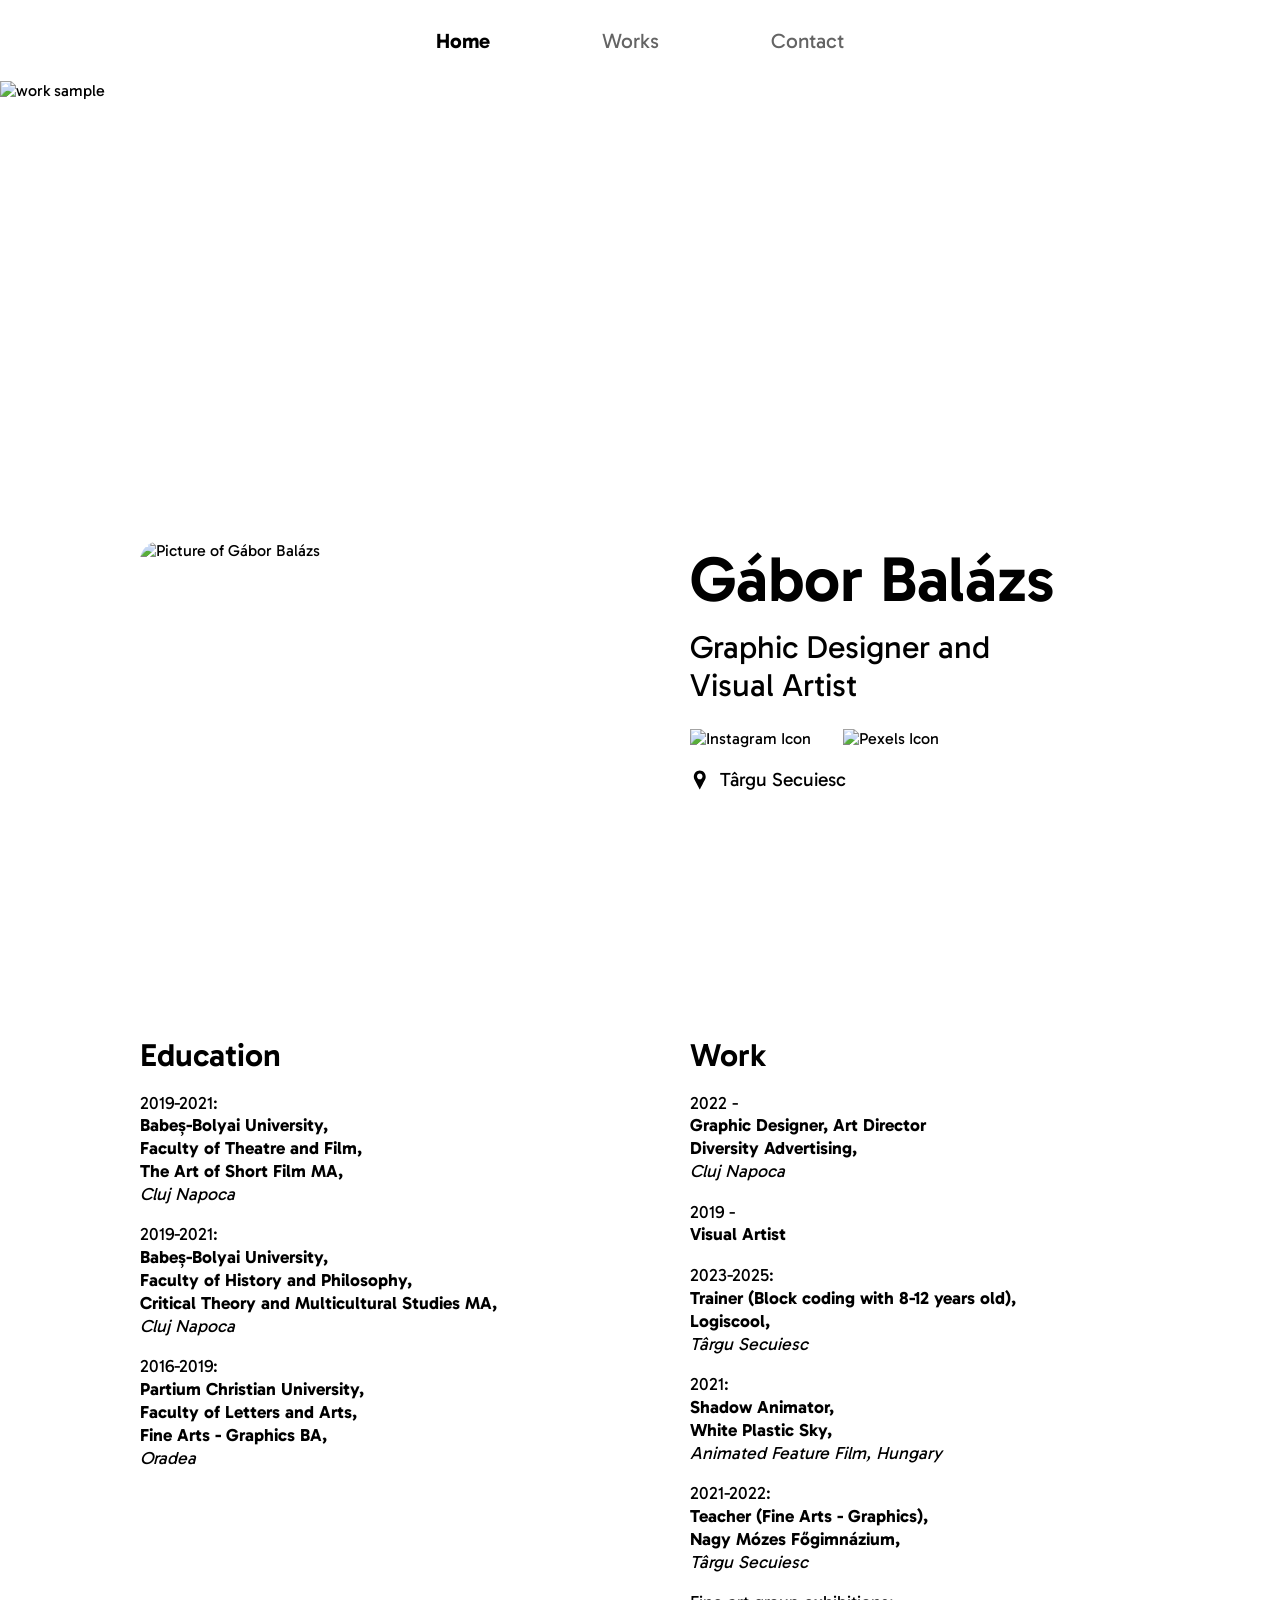
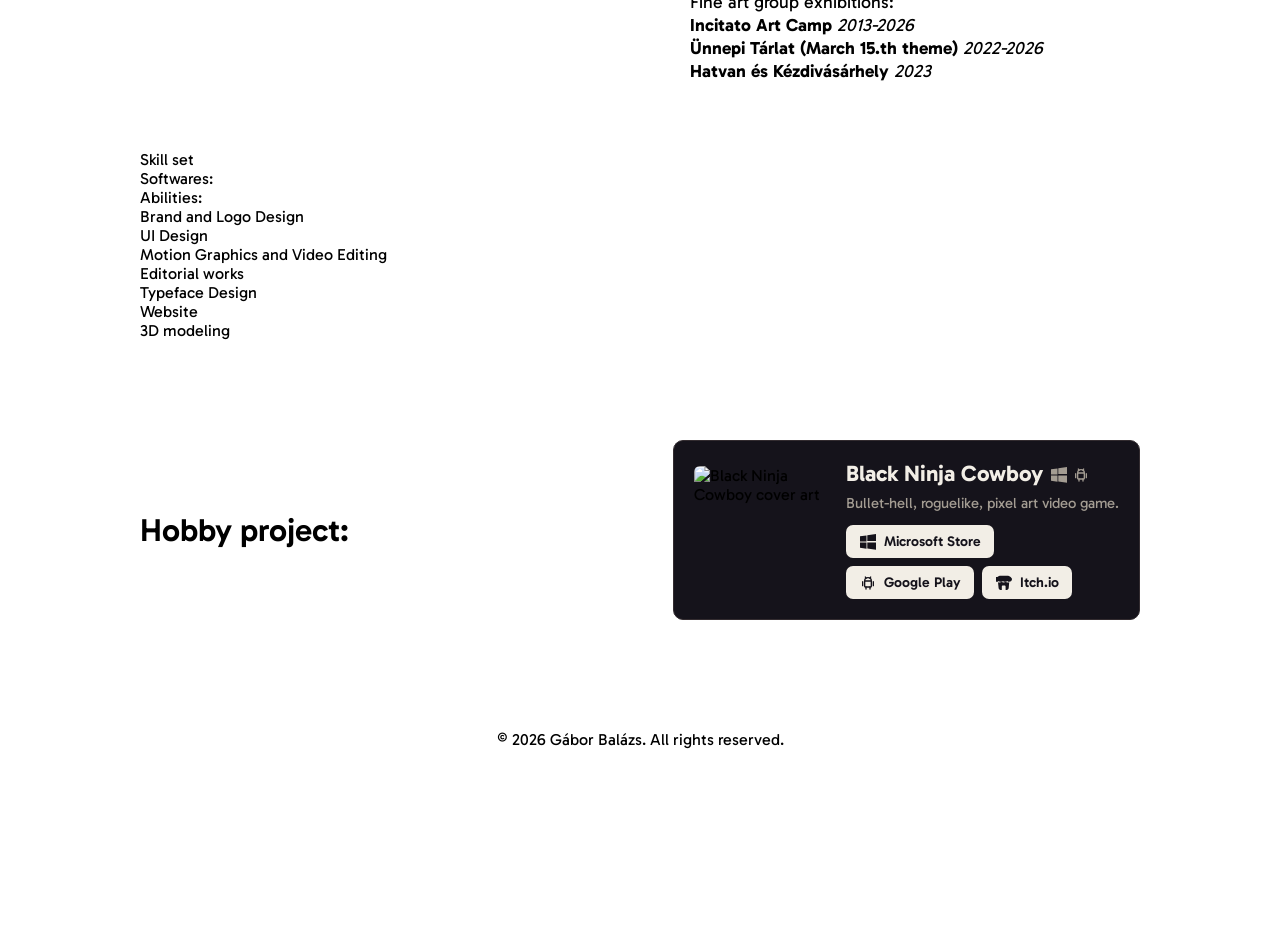
==== index.html @ c9de70de "Update fmt.Println output from 'Hello' to 'Goodbye'" ====
<!DOCTYPE html>
<html>
  <head>
    <title>Gábor Balázs</title>
    <meta charset="utf-8">
    <meta name="viewport" content="width=device-width, initial-scale=1, shrink-to-fit=no">
    <meta name="description" content="Portfolio of Gábor Balázs — a graphic designer and visual artist specializing in motion design, photography, fine art, and films. Discover creative visual projects blending design and emotion.">
    <meta name="keywords" content="graphic design, visual art, motion design, films, photography, fine art, Gábor Balázs, visual artist, design portfolio">
    <meta name="author" content="Gábor Balázs">
    <link rel="stylesheet" href="styles/styles.css">
    <link rel="stylesheet" href="styles/skills.css">
    <link rel="stylesheet" href="styles/game-card.css">
    <link rel="preconnect" href="https://fonts.googleapis.com">
    <link rel="preconnect" href="https://fonts.gstatic.com" crossorigin>
    <link href="https://fonts.googleapis.com/css2?family=Gabarito:wght@400..900&display=swap" rel="stylesheet">
    <script src="https://cdn.jsdelivr.net/npm/progressbar.js@1.1.1/dist/progressbar.min.js"></script>
    <link rel="icon" type="image/x-icon" href="Images/logo-GB.svg">

  </head>
  <body>
    <nav class="menu">
      <a class="active" href="index.html">Home</a>
      <a href="Works.html">Works</a>
      <a href="Contact.html">Contact</a>
    </nav>

    <div class="display-work">
      <img class="work-sample" src="Images/lino1.webp" alt="work sample">
    </div>


    <main class="main">

      <div class="home-div1">
        <div class="home-d1-left">
          <img class="pic-me" src="Images/me.webp" alt="Picture of Gábor Balázs">
        </div>
        <div class="home-d1-right">
          <div class="h-d1-title"><a href="Contact.html" class="h-d1-link">Gábor Balázs</a></div>
          <div class="h-d1-subtitle"><a href="Services.html" class="h-d1-link"><p>Graphic Designer and Visual Artist</p></a></div>
          <div class="contact-info">
            <div class="social-contact">
              <div class="ig">
                <a href="https://www.instagram.com/balazsgabor17/" target="_blank"><img src="Images/ig-icon@2x.png" class="ig-icon" alt="Instagram Icon"></a>
              </div>
              <div class="pexels">
                <a href="https://www.pexels.com/@gaborbalazs97/" target="_blank"><img src="Images/Pexels.png" class="pexels-icon" alt="Pexels Icon"></a>
              </div>
            </div>
            <div class="location">
              <div class="loc-icon">
                <svg xmlns="http://www.w3.org/2000/svg" width="20" height="20" viewBox="0 0 42 42"><path fill="#000000" fill-rule="evenodd" d="M33 13.924C33 6.893 27.594 1 20.51 1S8 6.897 8 13.93C8 16.25 8.324 18 9.423 20h-.021l10.695 20.621c.402.551.824-.032.824-.032C20.56 41.13 31.616 20 31.616 20h-.009C32.695 18 33 16.246 33 13.924zm-18.249-.396c0-3.317 2.579-6.004 5.759-6.004c3.179 0 5.76 2.687 5.76 6.004s-2.581 6.005-5.76 6.005c-3.18 0-5.759-2.687-5.759-6.005z"/></svg>
              </div>
              <div class="loc-text">
                <a href="https://www.google.com/maps/place/T%C3%A2rgu+Secuiesc" target="_blank">Târgu Secuiesc</a>
              </div>
            </div>
          </div>
        </div>
      </div>  

      <div class="home-div2">
        <div class="home-d2-left">
          <div class="education">
            <p class="education-title">Education</p>
            <ul class="edu-list">
              <li>2019-2021:</li>
              <li><strong>Babeș-Bolyai University,</strong></li>
              <li><strong>Faculty of Theatre and Film,</strong></li>
              <li><strong>The Art of Short Film MA,</strong></li>
              <li><i>Cluj Napoca</i></li>
            </ul>
            <ul class="edu-list">
              <li>2019-2021:</li>
              <li><strong>Babeș-Bolyai University,</strong></li>
              <li><strong>Faculty of History and Philosophy,</strong></li>
              <li><strong>Critical Theory and Multicultural Studies MA,</strong></li>
              <li><i>Cluj Napoca</i></li>
            </ul>
            <ul class="edu-list">
              <li>2016-2019:</li>
              <li><strong>Partium Christian University,</strong></li>
              <li><strong>Faculty of Letters and Arts,</strong></li>
              <li><strong>Fine Arts - Graphics BA,</strong></li>
              <li><i>Oradea</i></li>
            </ul>
          </div>
        </div>
        <div class="home-d2-right">
          <div class="work">
            <p class="work-title">Work</p>
            <ul class="edu-list">
              <li>2022 -</li>
              <li><strong>Graphic Designer, Art Director</strong></li>
              <li><strong><a href="https://diversityads.ro/" target="_blank">Diversity Advertising,</a></strong></li>
              <li><i>Cluj Napoca</i></li>
            </ul>
            <ul class="edu-list">
              <li>2019 -</li>
              <li><strong>Visual Artist</strong></li>
            </ul>
            <ul class="edu-list">
              <li>2023-2025:</li>
              <li><strong>Trainer (Block coding with 8-12 years old),</strong></li>
              <li><strong><a href="https://www.logiscool.com/" target="_blank">Logiscool,</a></strong></li>
              <li><i>Târgu Secuiesc</i></li>
            </ul>
            <ul class="edu-list">
              <li>2021:</li>
              <li><strong>Shadow Animator,</strong></li>
              <li><strong><a href="https://whiteplasticsky.com/" target="_blank">White Plastic Sky,</a></strong></li>
              <li><i>Animated Feature Film, Hungary</i></li>
            </ul>
            <ul class="edu-list">
              <li>2021-2022:</li>
              <li><strong>Teacher (Fine Arts - Graphics),</strong></li>
              <li><strong><a href="https://sites.google.com/nmg.ro/nmgro/start" target="_blank">Nagy Mózes Főgimnázium,</a></strong></li>
              <li><i>Târgu Secuiesc</i></li>
            </ul>
            <ul class="edu-list">
              <li>Fine art group exhibitions:</li>
              <li><strong>Incitato Art Camp</strong><i> 2013-2026</i></li>
              <li><strong>Ünnepi Tárlat (March 15.th theme)</strong> <i>2022-2026</i></li>
              <li><strong>Hatvan és Kézdivásárhely</strong> <i>2023</i></li>
            </ul>
          </div>
        </div>
      </div>

      <div class="home-div3">
        
        <div class="skill-title">Skill set</div>

        <div class="all-skills">

          <div class="all-softwares">
            
            <div class="softwares-title">Softwares:</div>

            <div class="skillclass" id="skills">
              <a data-software="Adobe Illustrator"><div class="circle-wrapper" id="circle1"></div></a>
              <a data-software="Adobe Photoshop"><div class="circle-wrapper" id="circle2"></div></a>
              <a data-software="Adobe After Effects"><div class="circle-wrapper" id="circle3"></div></a>
              <a data-software="Adobe Indesign"><div class="circle-wrapper" id="circle4"></div></a>
              <a data-software="Adobe Audition"><div class="circle-wrapper" id="circle5"></div></a>
              <a data-software="Adobe Lightroom"><div class="circle-wrapper" id="circle6"></div></a>
              <a data-software="Adobe Animate"><div class="circle-wrapper" id="circle11"></div></a>
              <a data-software="Adobe Fresco"><div class="circle-wrapper" id="circle14"></div></a>
              <a data-software="Figma"><div class="circle-wrapper" id="circle7"></div></a>
              <a data-software="Affinity"><div class="circle-wrapper" id="circle16"></div></a>
              <a data-software="Davinci Resolve"><div class="circle-wrapper" id="circle8"></div></a>
              <a data-software="Blender"><div class="circle-wrapper" id="circle9"></div></a>
              <a data-software="Font Forge"><div class="circle-wrapper" id="circle10"></div></a>
              <a data-software="Visual Studio Code"><div class="circle-wrapper" id="circle12"></div></a>
              <a data-software="TV Paint"><div class="circle-wrapper" id="circle13"></div></a>
              <a data-software="Microsoft Office"><div class="circle-wrapper" id="circle15"></div></a>
            </div>
            </div>

          <div class="all-abilities"> 

            <div class="ability-title">Abilities:</div>

            <div class="linebar-grid">
                        <div class="line-item">
                    <span class="line-label">Brand and Logo Design</span>
                    <div id="line1" class="line-bar-container"></div>
                </div>
                <div class="line-item">
                    <span class="line-label">UI Design</span>
                    <div id="line2" class="line-bar-container"></div>
                </div>
                <div class="line-item">
                    <span class="line-label">Motion Graphics and Video Editing</span>
                    <div id="line3" class="line-bar-container"></div>
                </div>
                <div class="line-item">
                    <span class="line-label">Editorial works</span>
                    <div id="line4" class="line-bar-container"></div>
                </div>
                <div class="line-item">
                    <span class="line-label">Typeface Design</span>
                    <div id="line5" class="line-bar-container"></div>
                </div>
                <div class="line-item">
                    <span class="line-label">Website</span>
                    <div id="line6" class="line-bar-container"></div>
                </div>
                <div class="line-item">
                    <span class="line-label">3D modeling</span>
                    <div id="line7" class="line-bar-container"></div>
                </div>
            </div>
          </div> 
        </div>
        
      </div>

      <div class="home-div4">
        <div class="hobby-title">Hobby project:</div>
        <div>
          <section class="game-card">
            <a class="game-card__art" href="https://balazs-gb.github.io/blackninjacowboy/" aria-label="Black Ninja Cowboy — visit the game's website">
              <img src="images/publishing materialfull-15 copy.webp" alt="Black Ninja Cowboy cover art">
            </a>

            <div class="game-card__body">
              <div class="game-card__title-row">
                <a class="game-card__title" href="https://balazs-gb.github.io/blackninjacowboy/">Black Ninja Cowboy</a>

                <span class="game-card__platform-icons" aria-hidden="true">
                  <!-- Windows (Microsoft Store) -->
                  <svg viewBox="0 0 16 16" fill="currentColor"><path d="M0 2.3 6.5 1.4v6.1H0V2.3Zm7.3-1 8.7-1.3v7.1H7.3V1.3ZM0 8.5h6.5v6.2L0 13.7V8.5Zm7.3 0H16v7.2l-8.7-1.3V8.5Z"/></svg>
                  <!-- Google Play -->
                  <svg xmlns="http://www.w3.org/2000/svg" width="24" height="24" viewBox="0 0 24 24" fill="none" stroke="currentColor" stroke-width="2" stroke-linecap="round" stroke-linejoin="round"><path d="M4 10l0 6" /><path d="M20 10l0 6" /><path d="M7 9h10v8a1 1 0 0 1 -1 1h-8a1 1 0 0 1 -1 -1v-8a5 5 0 0 1 10 0" /><path d="M8 3l1 2" />  <path d="M16 3l-1 2" /><path d="M9 18l0 3" /><path d="M15 18l0 3" /></svg>
                </span>
              </div>

              <p class="game-card__tagline">Bullet-hell, roguelike, pixel art video game.</p>

              <div class="game-card__actions">
                <a class="game-card__btn" href="https://apps.microsoft.com/detail/9PL0VPPNLCRF">
                  <svg viewBox="0 0 16 16" fill="currentColor" aria-hidden="true"><path d="M0 2.3 6.5 1.4v6.1H0V2.3Zm7.3-1 8.7-1.3v7.1H7.3V1.3ZM0 8.5h6.5v6.2L0 13.7V8.5Zm7.3 0H16v7.2l-8.7-1.3V8.5Z"/></svg>
                  Microsoft Store
                </a>
                <a class="game-card__btn" href="https://play.google.com/store/apps/details?id=balazs_g.blackninjacowboy">
                  <svg xmlns="http://www.w3.org/2000/svg" width="24" height="24" viewBox="0 0 24 24" fill="none" stroke="currentColor" stroke-width="2" stroke-linecap="round" stroke-linejoin="round"><path d="M4 10l0 6" /><path d="M20 10l0 6" /><path d="M7 9h10v8a1 1 0 0 1 -1 1h-8a1 1 0 0 1 -1 -1v-8a5 5 0 0 1 10 0" /><path d="M8 3l1 2" />  <path d="M16 3l-1 2" /><path d="M9 18l0 3" /><path d="M15 18l0 3" /></svg>
                  Google Play
                </a>
                <a class="game-card__btn" href="https://balazs-g.itch.io/black-ninja-cowboy">
                  <svg viewBox="0 0 16 16" fill="currentColor" aria-hidden="true"><path d="M1.4 2.1C2.3 1.2 3.6.7 4.9.7h6.2c1.3 0 2.6.5 3.5 1.4l.9 1c.8.8.5 2.6-.5 3.2-.5.3-1.1.5-1.7.5-.8 0-1.6-.3-2.1-.9-.5.6-1.3.9-2.1.9-.8 0-1.6-.3-2.1-.9-.5.6-1.3.9-2.1.9-.8 0-1.6-.3-2.1-.9-.6.6-1.3.9-2.1.9-.6 0-1.2-.2-1.7-.5-1-.6-1.3-2.4-.5-3.2l.9-1Zm.6 5.1c.5.2 1 .3 1.6.3.7 0 1.4-.2 2-.5.6.3 1.3.5 2 .5.7 0 1.4-.2 2-.5.6.3 1.3.5 2 .5.6 0 1.1-.1 1.6-.3l-.5 5.9c-.1 1-.9 1.8-1.9 1.8h-1.2v-3.2c0-.6-.5-1.1-1.1-1.1h-1.6c-.6 0-1.1.5-1.1 1.1v3.2H4.5c-1 0-1.8-.8-1.9-1.8l-.6-5.9Z"/></svg>
                  Itch.io
                </a>
              </div>
            </div>
          </section>
        </div>
      </div>

    </main>

  <script>
      // --- Configuration Data ---

      // Configurations for your 9 Circle Progress Bars
      const progressConfigs = [
          { id: 'circle1', text: 'Ai', progress: 0.99 },
          { id: 'circle2', text: 'Ps', progress: 0.9 },
          { id: 'circle3', text: 'Ae', progress: 0.85 },
          { id: 'circle4', text: 'Id', progress: 0.80 },
          { id: 'circle5', text: 'Au', progress: 0.75 },
          { id: 'circle6', text: 'Lr', progress: 0.80 },
          { id: 'circle11', text: 'An', progress: 0.7 },
          { id: 'circle14', text: 'Fr', progress: 0.80 },
          { id: 'circle7', text: 'Figma', progress: 0.8 },
          { id: 'circle8', text: 'Davinci', progress: 0.75 },
          { id: 'circle9', text: 'Blender', progress: 0.40 },
          { id: 'circle10', text: 'Font Forge', progress: 0.55 },
          { id: 'circle16', text: 'Affinity', progress: 0.65 },
          { id: 'circle12', text: 'VS Code', progress: 0.15 },
          { id: 'circle13', text: 'TV Paint', progress: 0.40 },
          { id: 'circle15', text: 'MS Office', progress: 0.90 },
      ];
      
      // Configurations for 6 Line Progress Bars
      const lineConfigs = [
          { id: 'line1', progress: 0.99 }, 
          { id: 'line2', progress: 0.95 }, 
          { id: 'line3', progress: 0.90 }, 
          { id: 'line4', progress: 0.85 }, 
          { id: 'line5', progress: 0.70 }, 
          { id: 'line6', progress: 0.55 }, 
          { id: 'line7', progress: 0.40 }  
      ];
        
      // Animation Parameters
      const animationDuration = 2000; // 2 seconds for the fill animation
      const delayBetweenBars = 100;   // 100 milliseconds delay between each circle starting

    
      // --- 1. Create and Animate the Circle Bars (Softwares) ---
      progressConfigs.forEach((config, index) => {
          const circleBar = new ProgressBar.Circle(`#${config.id}`, {
              color: "#5000D2",       
              strokeWidth: 8,
              linecap: "round",
              trailWidth: 15,
              trailColor: "#F5F5F5",  
              easing: "easeInOut",
              from: { color: "#5000D2", width: 8 },
              to: { color: "#5000D2", width: 8 },
              text: {
                  value: config.text, // Text remains static and centered
                  className: 'progress-text',
                  style: {
                      color: 'black',
                      position: 'absolute',
                      top: '50%',
                      left: '50%',
                      padding: 0,
                      margin: 0,
                      transform: 'translate(-50%, -50%)', 
                      'line-height': '0.9rem',
                  }
              },
          });

          const calculatedDelay = index * delayBetweenBars;

          circleBar.animate(config.progress, { 
              duration: animationDuration,
              delay: calculatedDelay
          });
      });
      
      // --- 2. Create and Animate the Line Bars (Abilities) ---

      const lineBarStartTime = (progressConfigs.length * delayBetweenBars) + 500; 

      lineConfigs.forEach((config, index) => {
          const lineBar = new ProgressBar.Line(`#${config.id}`, {
              // Your CSS sets height to 8px, so we'll use that for thickness
              strokeWidth: 8,
              linecap: "round",
              trailWidth: 8, 
              easing: 'easeInOut',
              duration: animationDuration,
              color: '#5000D2',
              trailColor: '#F5F5F5',
              // Ensure the SVG fills its container
              svgStyle: { width: '100%', height: '100%' }, 
            
              // since you only want the bar animation.
              text: {
                  value: null,
                  className: 'progress-text',
                  style: {}
              },
              
          });

          const calculatedDelay = lineBarStartTime + (index * 150);

          lineBar.animate(config.progress, { 
              duration: animationDuration,
              delay: calculatedDelay
          });
      });

  </script>

    <footer>
      <div class="footer">
        <p>&copy; 2026 Gábor Balázs. All rights reserved.</p>
      </div>
    </footer>
  </body>

</html>
---- styles/styles.css ----
body {
  margin: 0;
  width: 100% !important;
  /*display: flex;
  flex-direction: column;
  align-items: center;
  position: relative;*/
  overflow-x: hidden;
  font-family: Gabarito, Arial, Helvetica, sans-serif;
}

p, button, input, button {
  margin: 0;
}

a {
  text-decoration: none;
  color: black;}

.menu {
  background-color: none;
  font-weight: 400;
  width: 50%;
  display: flex;
  justify-content: center;
  align-items: center;
  margin: 0 auto;
  margin-top: 20px;
  gap: 4rem;
  z-index: 100;
}

.menu a {
  color: rgb(100, 100, 100);
  text-decoration: none;
  padding: 0.5rem 1.5rem;
  font-size: 1.3rem;
  transition: font-weight 0.3s;
}

.menu a:hover {
  font-weight: 600;
}

.menu a.active {
  font-weight: 700;
  color: black;
}

footer {
  max-width: 100%;
  width: auto;
  height: 50px;
  
}

.footer {
  background-color: none;
  width: 100%;
  text-align: center;
  position: relative;
  margin-top: 100px;
  margin-left: auto;
  margin-right: auto;
  bottom: 0;
  z-index: 100;
}

.work-sample {
  width: 100%;
  height: auto;
  object-fit: cover;
}

.display-work {
  display: flex;
  justify-self: center;
  width: 100%;
  height: 400px;
  position: relative;
  margin-top: 20px;
}

body::after {
  content: '';
  display: block;
  height: 50px;
  margin-top: 100px;
}

.main {
  display: flex;
  flex-direction: column;
  max-width: 1000px;
  width: 100%;
  margin: 0 auto;
  justify-self: center;
  padding: 10px;
}

.home-div1 {
  max-width: 1000px;
  width: 100%;
  margin: 0 auto;
  display: flex;
  margin-top: 50px;
  justify-content: space-between;
}

.home-div2 {
  max-width: 1000px;
  width: 100%;
  margin: 0 auto;
  display: flex;
  justify-content: space-between;
}

.home-div3 {
  max-width: 1000px;
  width: 100%;
  margin: 0 auto;
  display: flex;
  flex-direction: column;
  margin-top: 50px;
  justify-content: center;
}
.home-div4 {
    max-width: 1000px;
    width: 100%;
    margin: 0 auto;
    display: flex;
    flex-direction: row;
    margin-top: 100px;
    justify-content: center;
    align-items: center;
  }
.hobby-title {
  display: flex;
  font-size: clamp(1.5rem, 5vw, 2rem);
  font-weight: 600;
  width: 100%;
  text-align: left;
  margin: 0;
  transition: font-weight 0.3s cubic-bezier(.42, 0, .44, 1.68);
}

.home-d1-left {
  display: flex;
  flex-direction: column;
  width: 450px;
  vertical-align: top;
}

.home-d1-right {
  display: flex;
  flex-direction: column;
  width: 450px;
  vertical-align: top;
}

.home-d2-left {
  display: flex;
  flex-direction: column;
  width: 450px;
  vertical-align: top;
}

.home-d2-right {
  display: flex;
  flex-direction: column;
  width: 450px;
  vertical-align: top;
}

.location {
  display: flex;
  flex-direction: row;
  align-items: center;
  vertical-align: middle;
  margin-top: 20px;
  width: 350px;
}

.loc-icon {
  display: flex;
  vertical-align: middle;
  margin-right: 10px;
}

.loc-text {
  display: flex;
  font-size: 1.2rem;
  text-align: left;
  text-wrap: nowrap;
  vertical-align: middle;
  vertical-align: top;
}

.contact-info {
  display: flex;
  flex-direction: column;
  text-wrap: nowrap;
}

.social-contact {
  display: flex;
  flex-direction: row;
  vertical-align: middle;
  gap: 2rem;
  margin-top: 25px;
}

.ig {
  display: flex;
}
.ig-icon {
  width: 30px;
  height: 30px;
  object-fit: cover;
}

.pexels {
  display: flex;
}

.pexels-icon {
  height: 30px;
}

.pic-me {
  display: flex;
  border-radius: 20px;
  width: 450px;
  height: 450px;
  object-fit: cover;
  transition: all 0.3s ease;
}

.pic-me:hover {
  transform: scale(1.015);
  box-shadow: 0 0 5px rgba(0, 0, 0, 0.3);
}

.education,
.work {
  margin-top: 20px;
  text-align: left;
  width: 400px;
}

.education-title,
.work-title {
  font-weight: 600;
  font-size: clamp(1.5rem, 5vw, 2rem);
  margin-bottom: 10px;
  margin-top: 25px;
}

.edu-list {
  list-style-type: none;
  list-style-position: outside;
  font-size: clamp(0.8rem, 3vw, 1.1rem);
  padding: 0;
  line-height: 1.3;
}

.h-d1-title {
  font-size: clamp(3rem, 5vw, 4rem);
  font-weight: 600;
  margin: 0;
  text-align: left;
}

.h-d1-subtitle {
  font-size: clamp(1.5rem, 5vw, 2rem);
  margin: 0;
  margin-top: 10px;
  text-align: left;
  width: 350px;
}

.h-d1-link {
  text-decoration: none;
  color: black;
}

svg {
  margin: 0;
  max-width: 100%;
}


/* TELEFON SIZE */
@media (max-width: 450px) {
  .menu {
    width: 100%;
    gap: 1rem;
    flex-wrap: wrap;
  }

  .work-sample {
    width: 100%;
    height: 150px;
    object-fit: cover;
    justify-self: center;
  }

  .display-work {
    width: 100%;
    height: 150px;
    display: flex;
    align-self: center;
    object-fit: cover;
    margin-top: 20px;
  }

  .main {
    width: 96%;
    display: flex;
    flex-direction: column;
    justify-self: center;
    padding: 0 2% 0 2%;
  }
  .h-d1-title {
    text-align: center;
  }
  .h-d1-subtitle {
    text-align: center;
  }
  .contact-info {
    display: flex;
    flex-direction: row;
    margin-top: 1rem;
    gap: 1rem;
    vertical-align: middle;
    align-self: center;
    width: 80%;
  }
  .location {
    margin: 0;
    gap: 0.7rem;
    font-size: 1rem;
    justify-content: end;
    
  }
  .loc-text {
    font-size: 1rem;
    text-align: right;
    text-wrap: nowrap;
    vertical-align: middle;
    vertical-align: top;
  }
  .loc-icon {
    margin: 0;
    align-self: center;
  }
  .social-contact {
    margin: 0 auto;
    justify-content: center;
    align-self: center;
  }
  .ig {
    display: flex;
    object-fit: cover;
  }
  .pic-me {
    display: flex;
    align-self: center;
    width: 300px;
    height: 300px;
  }
  .home-div1 {
    width: 100%;
    display: flex;
    flex-direction: column;
    margin: 0 auto;
    margin-top: 20px;
    justify-content: center;
    gap: 20px;
  }
  .home-div2 {
    width: 100%;
    display: flex;
    margin: 0 auto;
    justify-content: center;
    gap: 10px;
  }
  .home-div3 {
    width: 100%;
    display: flex;
    justify-content: center;
  }
  .home-d1-left {
    display: flex;
    flex-direction: column;
    width: 300px;
    align-self: center;
    vertical-align: top;
  }
  .home-d1-right {
    display: flex;
    align-items: center;
    flex-direction: column;
    width: 100%;
    vertical-align: top;
  }
  .home-d2-left {
    display: flex;
    flex-direction: column;
    width: 175px;
    vertical-align: top;
  }
  .home-d2-right {
    display: flex;
    align-items: center;
    flex-direction: column;
    width: 175px;
    vertical-align: top;
  }
  
  .education,
  .work {
    font-size: 1rem;
    margin-top: 20px;
    text-align: left;
    width: 150px;
  }
  .h-d1-subtitle {
    
    width: 250px;
  }
}
---- styles/game-card.css ----
/* =========================================================
   GAME CARD — a small, self-contained "available now" widget
   for an external site. Everything is scoped under .game-card
   so it won't collide with your existing site styles.

   To retheme it, just change the variables below — nothing
   else needs touching.
   ========================================================= */

.game-card {
  --gc-bg: #15131b;
  --gc-ink: #f2eee6;
  --gc-muted: #a39c92;
  --gc-accent: #c1502e;
  --gc-line: #332c30;
  --gc-radius: 10px;

  display: flex;
  align-items: center;
  gap: 1.5rem;
  max-width: 640px;
  padding: 1.25rem;
  background: var(--gc-bg);
  border: 1px solid var(--gc-line);
  border-radius: var(--gc-radius);
  font-family: Gabarito, Arial, Helvetica, sans-serif;
  color: var(--gc-ink);
}

/* ---- artwork (also a link to the game's website) ---- */

.game-card__art {
  flex: 0 0 auto;
  display: block;
  width: 128px;
  height: 128px;
  border-radius: calc(var(--gc-radius) - 4px);
  overflow: hidden;
}

.game-card__art img {
  display: block;
  width: 100%;
  height: 100%;
  object-fit: cover;
  transition: transform 0.2s ease;
}

.game-card__art:hover img,
.game-card__art:focus-visible img {
  transform: scale(1.04);
}

/* ---- text + actions ---- */

.game-card__body {
  display: flex;
  flex-direction: column;
  gap: 0.35rem;
  min-width: 0; /* allow the tagline to truncate inside a flex child */
}

.game-card__title-row {
  display: flex;
  align-items: center;
  gap: 0.5rem;
  flex-wrap: wrap;
}

.game-card__title {
  font-size: 1.4rem;
  font-weight: 700;
  color: var(--gc-ink);
  text-decoration: none;
  line-height: 1.2;
}

.game-card__title:hover,
.game-card__title:focus-visible {
  color: var(--gc-accent);
  text-decoration: underline;
}

.game-card__platform-icons {
  display: flex;
  align-items: center;
  gap: 0.35rem;
  color: var(--gc-muted);
}

.game-card__platform-icons svg {
  width: 16px;
  height: 16px;
  display: block;
}

.game-card__tagline {
  margin: 0;
  color: var(--gc-muted);
  font-size: 0.92rem;
  white-space: nowrap;
  overflow: hidden;
  text-overflow: ellipsis;
}

.game-card__actions {
  display: flex;
  flex-wrap: wrap;
  gap: 0.5rem;
  margin-top: 0.5rem;
}

.game-card__btn {
  display: inline-flex;
  align-items: center;
  gap: 0.5rem;
  padding: 0.5rem 0.85rem;
  border-radius: 7px;
  background: var(--gc-ink);
  color: var(--gc-bg);
  font-size: 0.88rem;
  font-weight: 600;
  text-decoration: none;
  white-space: nowrap;
  transition: background-color 0.15s ease, transform 0.1s ease;
}

.game-card__btn:hover,
.game-card__btn:focus-visible {
  background: var(--gc-accent);
  color: #fff;
}

.game-card__btn:active {
  transform: translateY(1px);
}

.game-card__btn svg {
  width: 16px;
  height: 16px;
  flex: 0 0 auto;
}

/* ---- responsive: stack on narrow screens ---- */

@media (max-width: 480px) {
  .game-card {
    flex-direction: column;
    align-items: flex-start;
    max-width: 100%;
  }

  .game-card__art {
    width: 100%;
    height: auto;
    aspect-ratio: 1 / 1;
    max-width: 220px;
  }

  .game-card__tagline {
    white-space: normal;
  }

  .game-card__actions {
    width: 100%;
  }

  .game-card__btn {
    flex: 1 1 auto;
    justify-content: center;
  }
}
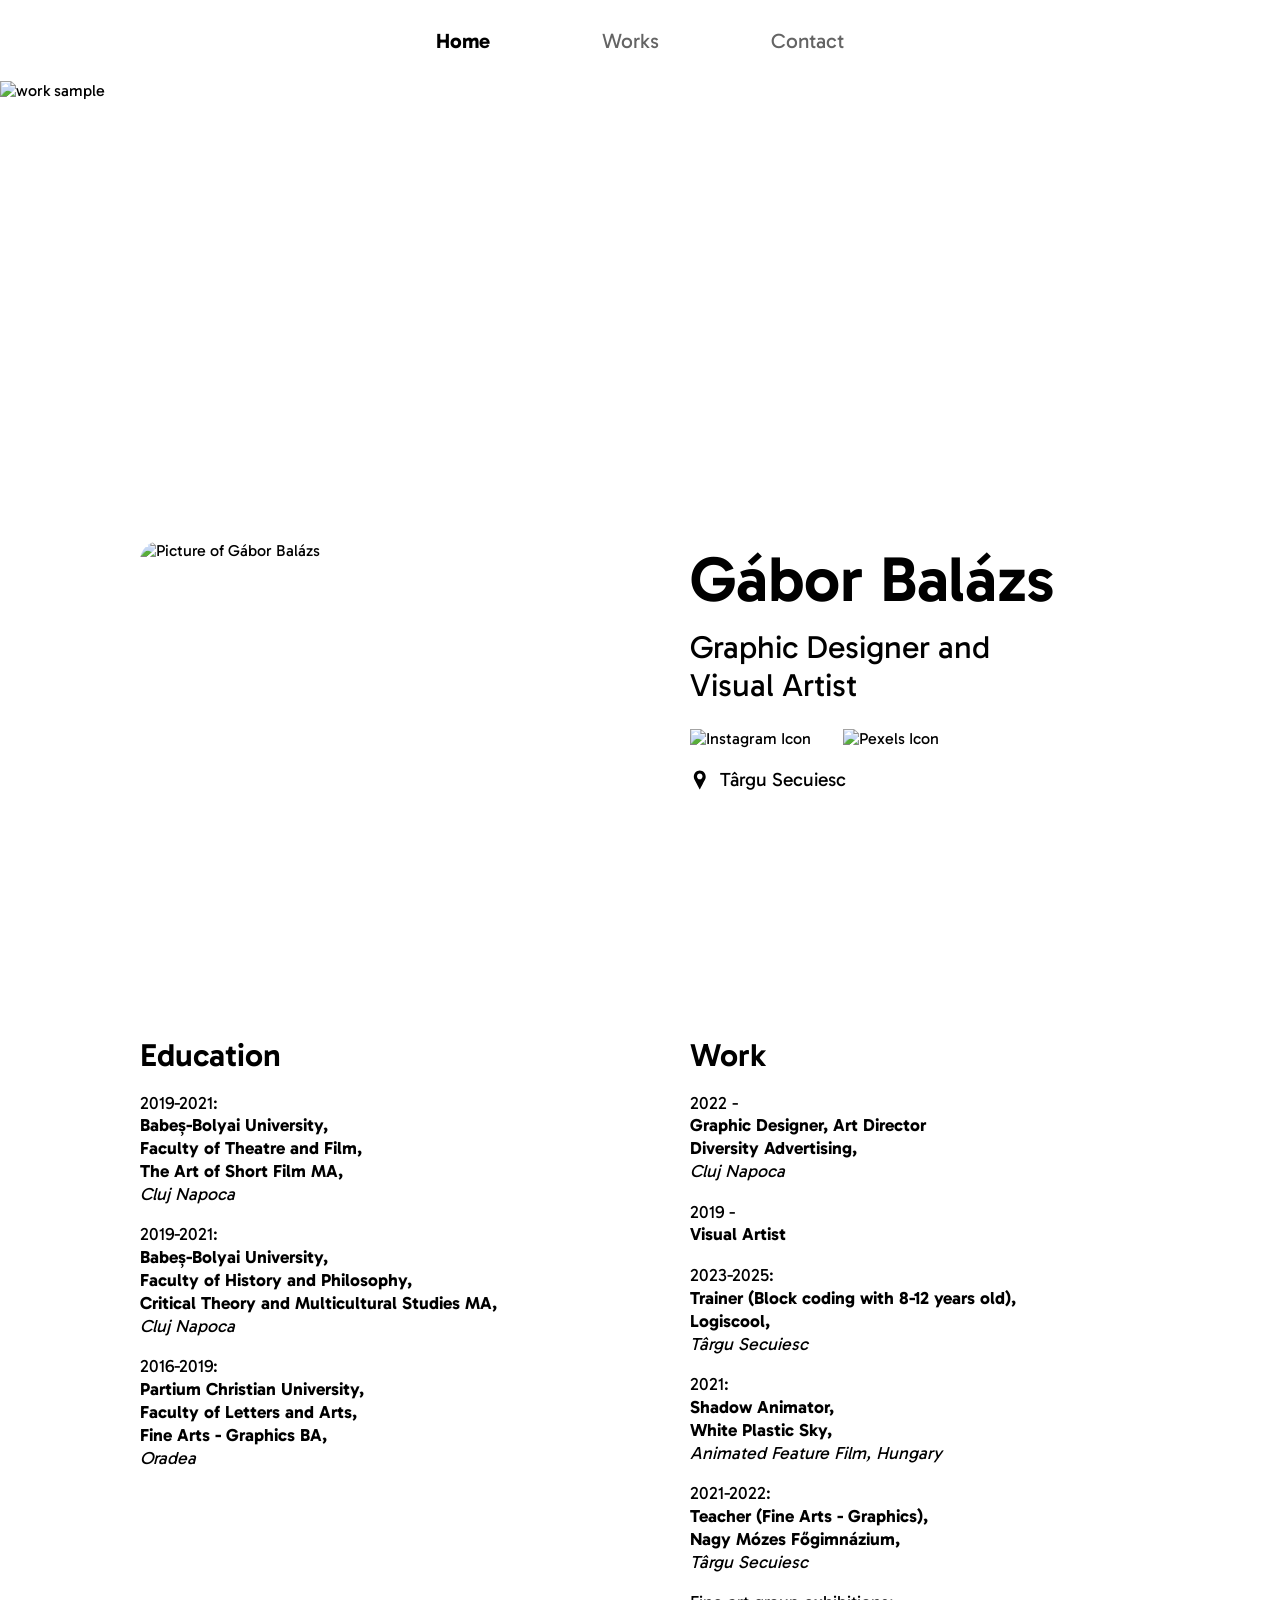
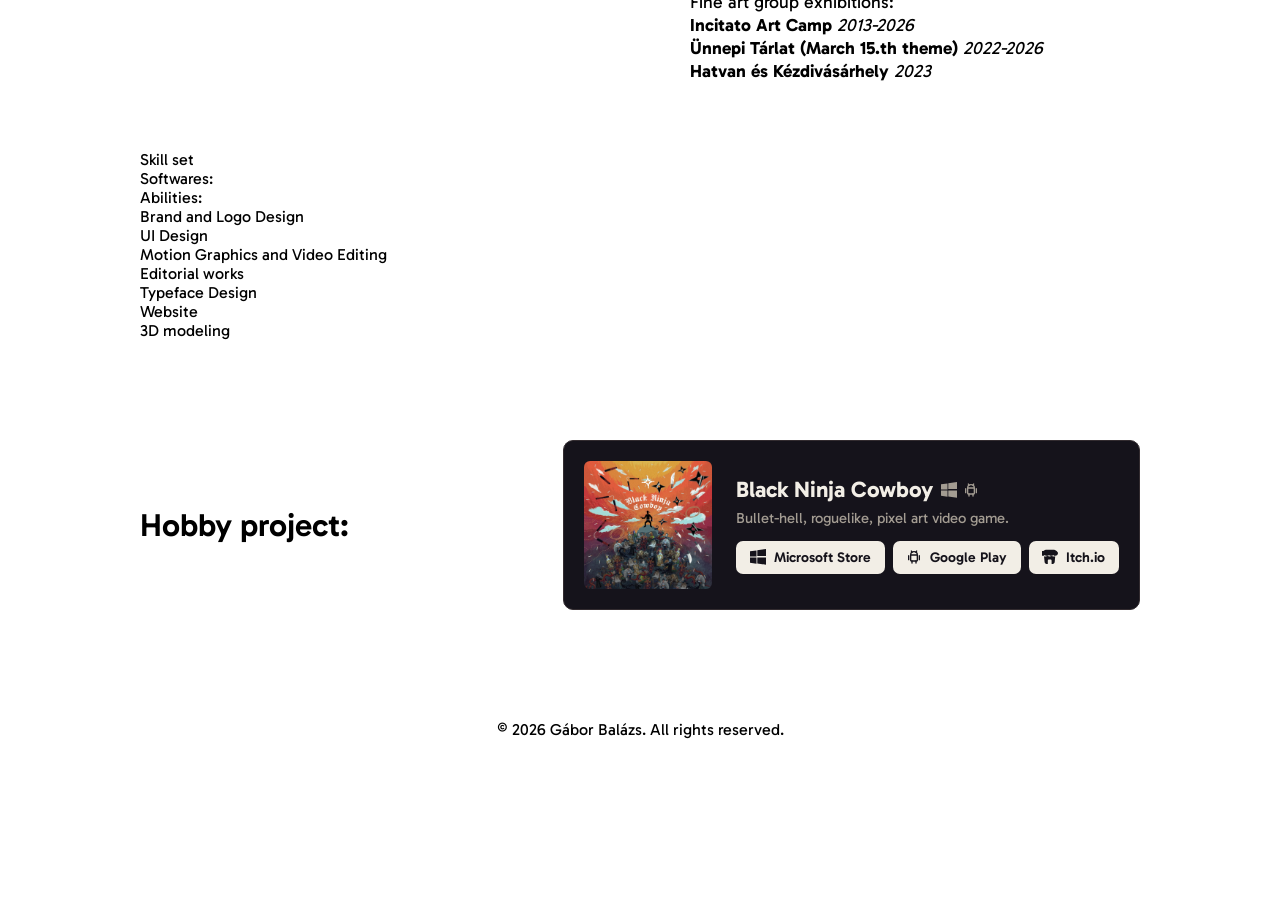
==== commit 724d4eb7: "Update fmt.Println message from 'Hello' to 'Goodbye'" ====
--- a/index.html
+++ b/index.html
@@ -201,7 +201,7 @@
         <div>
           <section class="game-card">
             <a class="game-card__art" href="https://balazs-gb.github.io/blackninjacowboy/" aria-label="Black Ninja Cowboy — visit the game's website">
-              <img src="images/publishing materialfull-15 copy.webp" alt="Black Ninja Cowboy cover art">
+              <img src="Images/publishing materialfull-15 copy.webp" alt="Black Ninja Cowboy cover art">
             </a>
 
             <div class="game-card__body">
--- a/styles/styles.css
+++ b/styles/styles.css
@@ -136,6 +136,7 @@
   }
 .hobby-title {
   display: flex;
+  flex: 1;
   font-size: clamp(1.5rem, 5vw, 2rem);
   font-weight: 600;
   width: 100%;
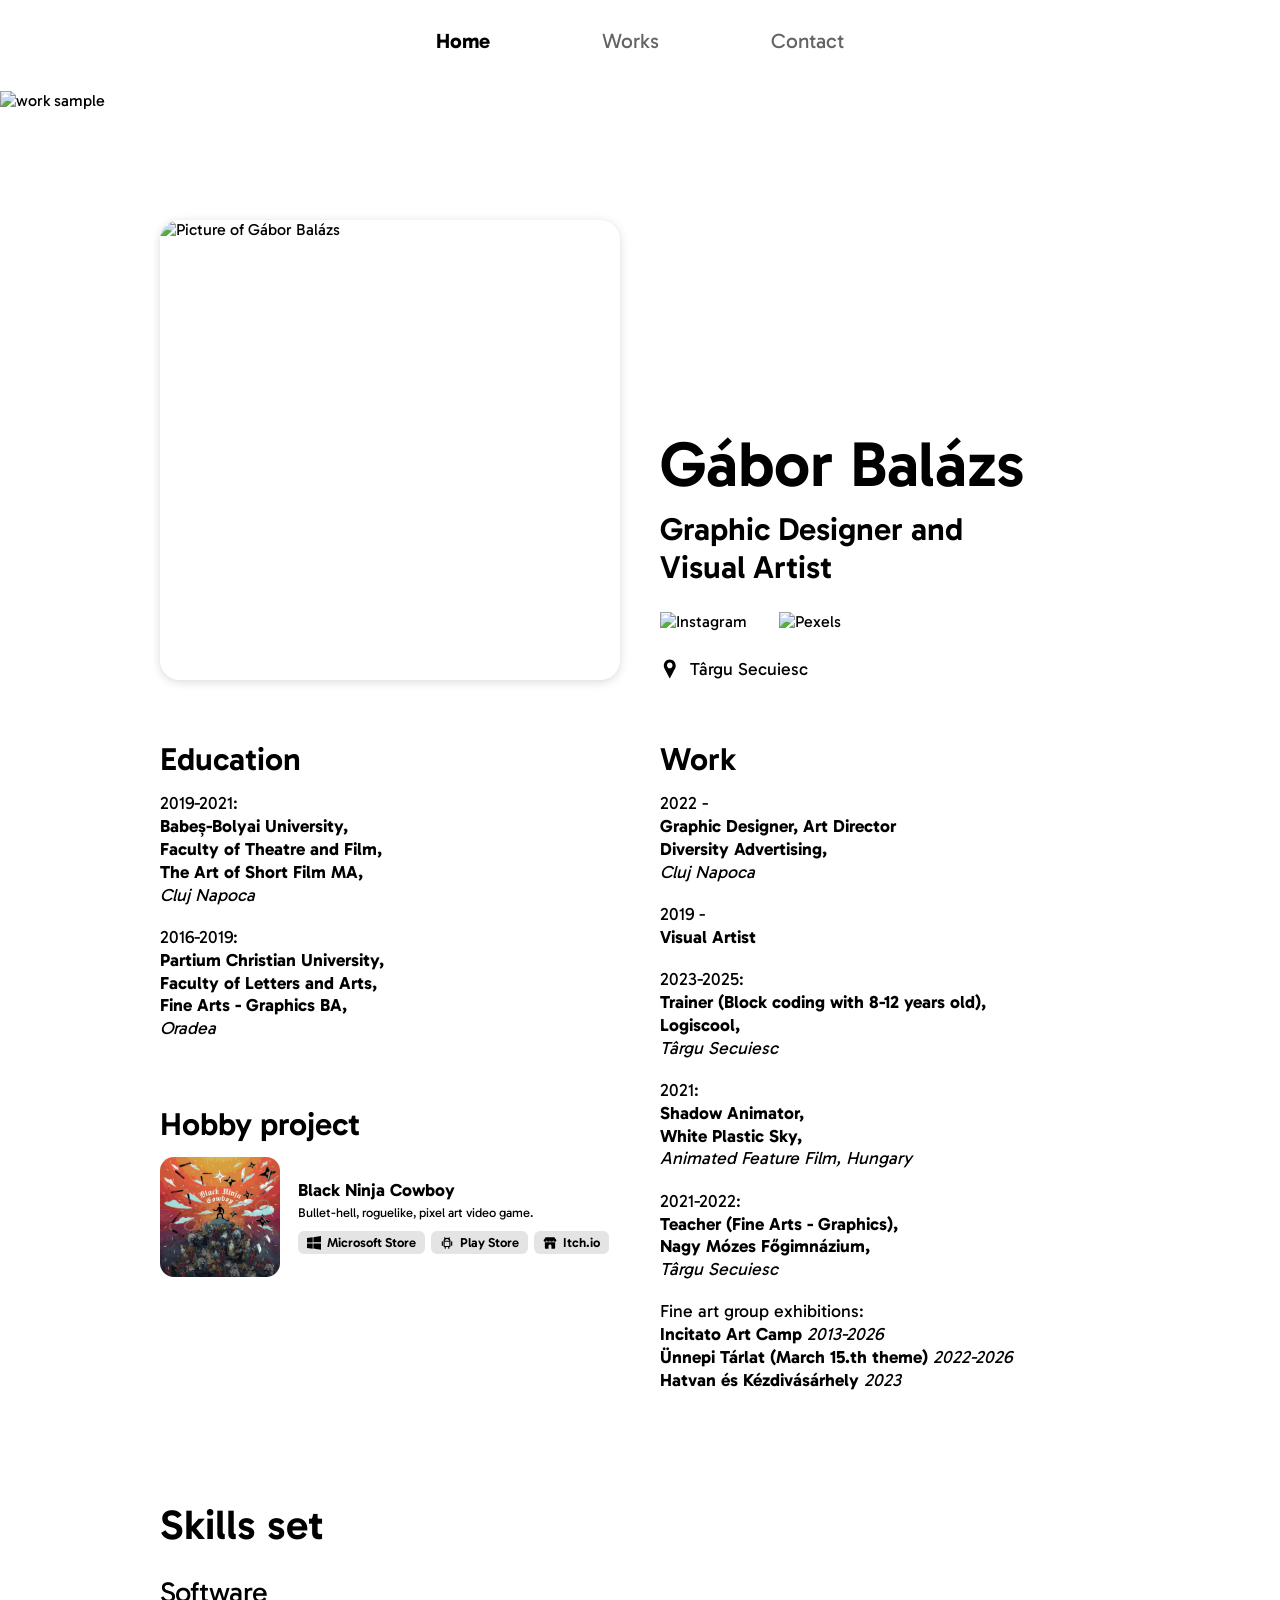
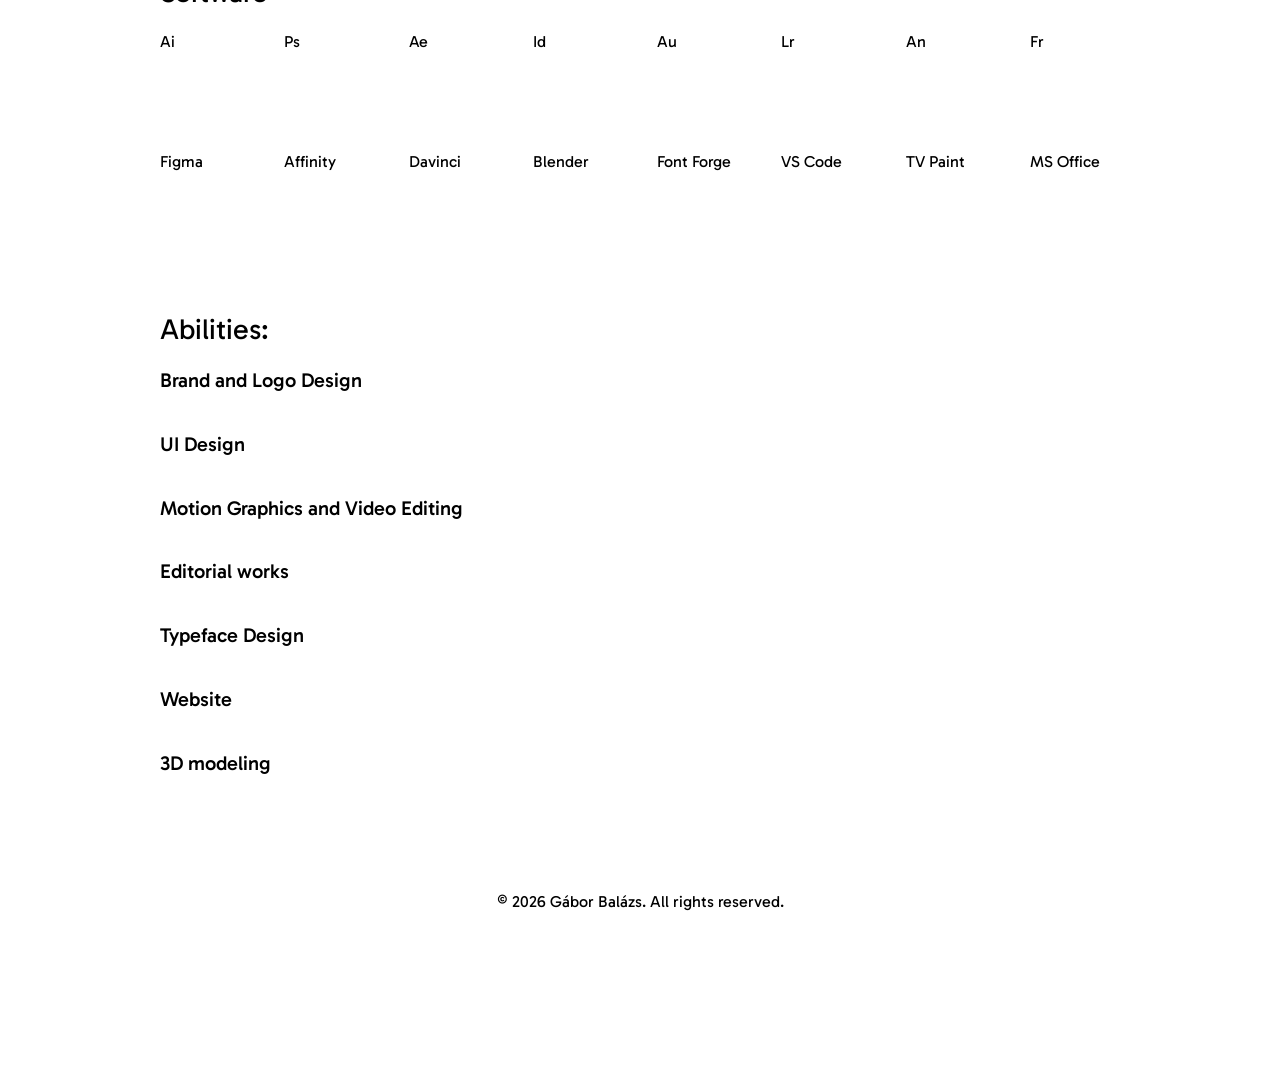
==== commit 12850635: "Refactor index.html for new design and styles Updated the HTML structure and linked new stylesheets " ====
--- a/index.html
+++ b/index.html
@@ -8,352 +8,168 @@
     <meta name="keywords" content="graphic design, visual art, motion design, films, photography, fine art, Gábor Balázs, visual artist, design portfolio">
     <meta name="author" content="Gábor Balázs">
     <link rel="stylesheet" href="styles/styles.css">
-    <link rel="stylesheet" href="styles/skills.css">
-    <link rel="stylesheet" href="styles/game-card.css">
+    <link rel="stylesheet" href="styles/home.css">
     <link rel="preconnect" href="https://fonts.googleapis.com">
     <link rel="preconnect" href="https://fonts.gstatic.com" crossorigin>
     <link href="https://fonts.googleapis.com/css2?family=Gabarito:wght@400..900&display=swap" rel="stylesheet">
-    <script src="https://cdn.jsdelivr.net/npm/progressbar.js@1.1.1/dist/progressbar.min.js"></script>
     <link rel="icon" type="image/x-icon" href="Images/logo-GB.svg">
-
   </head>
-  <body>
+  <body class="home">
     <nav class="menu">
       <a class="active" href="index.html">Home</a>
       <a href="Works.html">Works</a>
       <a href="Contact.html">Contact</a>
     </nav>
 
-    <div class="display-work">
-      <img class="work-sample" src="Images/lino1.webp" alt="work sample">
+    <div class="banner">
+      <img class="banner-img" src="Images/lino1.webp" alt="work sample">
     </div>
 
+    <main class="home-main">
 
-    <main class="main">
+      <!-- Photo + name -->
+      <section class="profile">
+        <img class="profile-photo" src="Images/me.webp" alt="Picture of Gábor Balázs">
 
-      <div class="home-div1">
-        <div class="home-d1-left">
-          <img class="pic-me" src="Images/me.webp" alt="Picture of Gábor Balázs">
-        </div>
-        <div class="home-d1-right">
-          <div class="h-d1-title"><a href="Contact.html" class="h-d1-link">Gábor Balázs</a></div>
-          <div class="h-d1-subtitle"><a href="Services.html" class="h-d1-link"><p>Graphic Designer and Visual Artist</p></a></div>
-          <div class="contact-info">
-            <div class="social-contact">
-              <div class="ig">
-                <a href="https://www.instagram.com/balazsgabor17/" target="_blank"><img src="Images/ig-icon@2x.png" class="ig-icon" alt="Instagram Icon"></a>
-              </div>
-              <div class="pexels">
-                <a href="https://www.pexels.com/@gaborbalazs97/" target="_blank"><img src="Images/Pexels.png" class="pexels-icon" alt="Pexels Icon"></a>
-              </div>
-            </div>
-            <div class="location">
-              <div class="loc-icon">
-                <svg xmlns="http://www.w3.org/2000/svg" width="20" height="20" viewBox="0 0 42 42"><path fill="#000000" fill-rule="evenodd" d="M33 13.924C33 6.893 27.594 1 20.51 1S8 6.897 8 13.93C8 16.25 8.324 18 9.423 20h-.021l10.695 20.621c.402.551.824-.032.824-.032C20.56 41.13 31.616 20 31.616 20h-.009C32.695 18 33 16.246 33 13.924zm-18.249-.396c0-3.317 2.579-6.004 5.759-6.004c3.179 0 5.76 2.687 5.76 6.004s-2.581 6.005-5.76 6.005c-3.18 0-5.759-2.687-5.759-6.005z"/></svg>
-              </div>
-              <div class="loc-text">
-                <a href="https://www.google.com/maps/place/T%C3%A2rgu+Secuiesc" target="_blank">Târgu Secuiesc</a>
-              </div>
-            </div>
+        <div class="profile-text">
+          <h1 class="profile-name"><a href="Contact.html">Gábor Balázs</a></h1>
+          <p class="profile-role"><a href="Services.html">Graphic Designer and Visual Artist</a></p>
+
+          <div class="profile-social">
+            <a href="https://www.instagram.com/balazsgabor17/" target="_blank" rel="noopener"><img src="Images/ig-icon@2x.png" alt="Instagram"></a>
+            <a href="https://www.pexels.com/@gaborbalazs97/" target="_blank" rel="noopener"><img src="Images/Pexels.png" alt="Pexels"></a>
+          </div>
+
+          <div class="profile-location">
+            <svg xmlns="http://www.w3.org/2000/svg" width="20" height="20" viewBox="0 0 42 42" aria-hidden="true"><path fill="#000000" fill-rule="evenodd" d="M33 13.924C33 6.893 27.594 1 20.51 1S8 6.897 8 13.93C8 16.25 8.324 18 9.423 20h-.021l10.695 20.621c.402.551.824-.032.824-.032C20.56 41.13 31.616 20 31.616 20h-.009C32.695 18 33 16.246 33 13.924zm-18.249-.396c0-3.317 2.579-6.004 5.759-6.004c3.179 0 5.76 2.687 5.76 6.004s-2.581 6.005-5.76 6.005c-3.18 0-5.759-2.687-5.759-6.005z"/></svg>
+            <a href="https://www.google.com/maps/place/T%C3%A2rgu+Secuiesc" target="_blank" rel="noopener">Târgu Secuiesc</a>
           </div>
         </div>
-      </div>  
+      </section>
 
-      <div class="home-div2">
-        <div class="home-d2-left">
-          <div class="education">
-            <p class="education-title">Education</p>
-            <ul class="edu-list">
-              <li>2019-2021:</li>
-              <li><strong>Babeș-Bolyai University,</strong></li>
-              <li><strong>Faculty of Theatre and Film,</strong></li>
-              <li><strong>The Art of Short Film MA,</strong></li>
-              <li><i>Cluj Napoca</i></li>
-            </ul>
-            <ul class="edu-list">
-              <li>2019-2021:</li>
-              <li><strong>Babeș-Bolyai University,</strong></li>
-              <li><strong>Faculty of History and Philosophy,</strong></li>
-              <li><strong>Critical Theory and Multicultural Studies MA,</strong></li>
-              <li><i>Cluj Napoca</i></li>
-            </ul>
-            <ul class="edu-list">
-              <li>2016-2019:</li>
-              <li><strong>Partium Christian University,</strong></li>
-              <li><strong>Faculty of Letters and Arts,</strong></li>
-              <li><strong>Fine Arts - Graphics BA,</strong></li>
-              <li><i>Oradea</i></li>
-            </ul>
-          </div>
+      <!-- Education / Work / Hobby project -->
+      <section class="info">
+
+        <div class="info-education">
+          <h2 class="info-title">Education</h2>
+          <ul class="timeline">
+            <li>2019-2021:</li>
+            <li><strong>Babeș-Bolyai University,</strong></li>
+            <li><strong>Faculty of Theatre and Film,</strong></li>
+            <li><strong>The Art of Short Film MA,</strong></li>
+            <li><i>Cluj Napoca</i></li>
+          </ul>
+          <!-- It is not in the new design. To show it again, remove the comment marks:
+          <ul class="timeline">
+            <li>2019-2021:</li>
+            <li><strong>Babeș-Bolyai University,</strong></li>
+            <li><strong>Faculty of History and Philosophy,</strong></li>
+            <li><strong>Critical Theory and Multicultural Studies MA,</strong></li>
+            <li><i>Cluj Napoca</i></li>
+          </ul>
+          -->
+          <ul class="timeline">
+            <li>2016-2019:</li>
+            <li><strong>Partium Christian University,</strong></li>
+            <li><strong>Faculty of Letters and Arts,</strong></li>
+            <li><strong>Fine Arts - Graphics BA,</strong></li>
+            <li><i>Oradea</i></li>
+          </ul>
         </div>
-        <div class="home-d2-right">
-          <div class="work">
-            <p class="work-title">Work</p>
-            <ul class="edu-list">
-              <li>2022 -</li>
-              <li><strong>Graphic Designer, Art Director</strong></li>
-              <li><strong><a href="https://diversityads.ro/" target="_blank">Diversity Advertising,</a></strong></li>
-              <li><i>Cluj Napoca</i></li>
-            </ul>
-            <ul class="edu-list">
-              <li>2019 -</li>
-              <li><strong>Visual Artist</strong></li>
-            </ul>
-            <ul class="edu-list">
-              <li>2023-2025:</li>
-              <li><strong>Trainer (Block coding with 8-12 years old),</strong></li>
-              <li><strong><a href="https://www.logiscool.com/" target="_blank">Logiscool,</a></strong></li>
-              <li><i>Târgu Secuiesc</i></li>
-            </ul>
-            <ul class="edu-list">
-              <li>2021:</li>
-              <li><strong>Shadow Animator,</strong></li>
-              <li><strong><a href="https://whiteplasticsky.com/" target="_blank">White Plastic Sky,</a></strong></li>
-              <li><i>Animated Feature Film, Hungary</i></li>
-            </ul>
-            <ul class="edu-list">
-              <li>2021-2022:</li>
-              <li><strong>Teacher (Fine Arts - Graphics),</strong></li>
-              <li><strong><a href="https://sites.google.com/nmg.ro/nmgro/start" target="_blank">Nagy Mózes Főgimnázium,</a></strong></li>
-              <li><i>Târgu Secuiesc</i></li>
-            </ul>
-            <ul class="edu-list">
-              <li>Fine art group exhibitions:</li>
-              <li><strong>Incitato Art Camp</strong><i> 2013-2026</i></li>
-              <li><strong>Ünnepi Tárlat (March 15.th theme)</strong> <i>2022-2026</i></li>
-              <li><strong>Hatvan és Kézdivásárhely</strong> <i>2023</i></li>
-            </ul>
-          </div>
+
+        <div class="info-work">
+          <h2 class="info-title">Work</h2>
+          <ul class="timeline">
+            <li>2022 -</li>
+            <li><strong>Graphic Designer, Art Director</strong></li>
+            <li><strong><a href="https://diversityads.ro/" target="_blank" rel="noopener">Diversity Advertising,</a></strong></li>
+            <li><i>Cluj Napoca</i></li>
+          </ul>
+          <ul class="timeline">
+            <li>2019 -</li>
+            <li><strong>Visual Artist</strong></li>
+          </ul>
+          <ul class="timeline">
+            <li>2023-2025:</li>
+            <li><strong>Trainer (Block coding with 8-12 years old),</strong></li>
+            <li><strong><a href="https://www.logiscool.com/" target="_blank" rel="noopener">Logiscool,</a></strong></li>
+            <li><i>Târgu Secuiesc</i></li>
+          </ul>
+          <ul class="timeline">
+            <li>2021:</li>
+            <li><strong>Shadow Animator,</strong></li>
+            <li><strong><a href="https://whiteplasticsky.com/" target="_blank" rel="noopener">White Plastic Sky,</a></strong></li>
+            <li><i>Animated Feature Film, Hungary</i></li>
+          </ul>
+          <ul class="timeline">
+            <li>2021-2022:</li>
+            <li><strong>Teacher (Fine Arts - Graphics),</strong></li>
+            <li><strong><a href="https://sites.google.com/nmg.ro/nmgro/start" target="_blank" rel="noopener">Nagy Mózes Főgimnázium,</a></strong></li>
+            <li><i>Târgu Secuiesc</i></li>
+          </ul>
+          <ul class="timeline">
+            <li>Fine art group exhibitions:</li>
+            <li><strong>Incitato Art Camp</strong><i> 2013-2026</i></li>
+            <li><strong>Ünnepi Tárlat (March 15.th theme)</strong> <i>2022-2026</i></li>
+            <li><strong>Hatvan és Kézdivásárhely</strong> <i>2023</i></li>
+          </ul>
         </div>
-      </div>
 
-      <div class="home-div3">
-        
-        <div class="skill-title">Skill set</div>
-
-        <div class="all-skills">
-
-          <div class="all-softwares">
-            
-            <div class="softwares-title">Softwares:</div>
-
-            <div class="skillclass" id="skills">
-              <a data-software="Adobe Illustrator"><div class="circle-wrapper" id="circle1"></div></a>
-              <a data-software="Adobe Photoshop"><div class="circle-wrapper" id="circle2"></div></a>
-              <a data-software="Adobe After Effects"><div class="circle-wrapper" id="circle3"></div></a>
-              <a data-software="Adobe Indesign"><div class="circle-wrapper" id="circle4"></div></a>
-              <a data-software="Adobe Audition"><div class="circle-wrapper" id="circle5"></div></a>
-              <a data-software="Adobe Lightroom"><div class="circle-wrapper" id="circle6"></div></a>
-              <a data-software="Adobe Animate"><div class="circle-wrapper" id="circle11"></div></a>
-              <a data-software="Adobe Fresco"><div class="circle-wrapper" id="circle14"></div></a>
-              <a data-software="Figma"><div class="circle-wrapper" id="circle7"></div></a>
-              <a data-software="Affinity"><div class="circle-wrapper" id="circle16"></div></a>
-              <a data-software="Davinci Resolve"><div class="circle-wrapper" id="circle8"></div></a>
-              <a data-software="Blender"><div class="circle-wrapper" id="circle9"></div></a>
-              <a data-software="Font Forge"><div class="circle-wrapper" id="circle10"></div></a>
-              <a data-software="Visual Studio Code"><div class="circle-wrapper" id="circle12"></div></a>
-              <a data-software="TV Paint"><div class="circle-wrapper" id="circle13"></div></a>
-              <a data-software="Microsoft Office"><div class="circle-wrapper" id="circle15"></div></a>
-            </div>
-            </div>
-
-          <div class="all-abilities"> 
-
-            <div class="ability-title">Abilities:</div>
-
-            <div class="linebar-grid">
-                        <div class="line-item">
-                    <span class="line-label">Brand and Logo Design</span>
-                    <div id="line1" class="line-bar-container"></div>
-                </div>
-                <div class="line-item">
-                    <span class="line-label">UI Design</span>
-                    <div id="line2" class="line-bar-container"></div>
-                </div>
-                <div class="line-item">
-                    <span class="line-label">Motion Graphics and Video Editing</span>
-                    <div id="line3" class="line-bar-container"></div>
-                </div>
-                <div class="line-item">
-                    <span class="line-label">Editorial works</span>
-                    <div id="line4" class="line-bar-container"></div>
-                </div>
-                <div class="line-item">
-                    <span class="line-label">Typeface Design</span>
-                    <div id="line5" class="line-bar-container"></div>
-                </div>
-                <div class="line-item">
-                    <span class="line-label">Website</span>
-                    <div id="line6" class="line-bar-container"></div>
-                </div>
-                <div class="line-item">
-                    <span class="line-label">3D modeling</span>
-                    <div id="line7" class="line-bar-container"></div>
-                </div>
-            </div>
-          </div> 
-        </div>
-        
-      </div>
-
-      <div class="home-div4">
-        <div class="hobby-title">Hobby project:</div>
-        <div>
+        <div class="info-hobby">
+          <h2 class="info-title">Hobby project</h2>
           <section class="game-card">
             <a class="game-card__art" href="https://balazs-gb.github.io/blackninjacowboy/" aria-label="Black Ninja Cowboy — visit the game's website">
               <img src="Images/publishing materialfull-15 copy.webp" alt="Black Ninja Cowboy cover art">
             </a>
 
             <div class="game-card__body">
-              <div class="game-card__title-row">
-                <a class="game-card__title" href="https://balazs-gb.github.io/blackninjacowboy/">Black Ninja Cowboy</a>
-
-                <span class="game-card__platform-icons" aria-hidden="true">
-                  <!-- Windows (Microsoft Store) -->
-                  <svg viewBox="0 0 16 16" fill="currentColor"><path d="M0 2.3 6.5 1.4v6.1H0V2.3Zm7.3-1 8.7-1.3v7.1H7.3V1.3ZM0 8.5h6.5v6.2L0 13.7V8.5Zm7.3 0H16v7.2l-8.7-1.3V8.5Z"/></svg>
-                  <!-- Google Play -->
-                  <svg xmlns="http://www.w3.org/2000/svg" width="24" height="24" viewBox="0 0 24 24" fill="none" stroke="currentColor" stroke-width="2" stroke-linecap="round" stroke-linejoin="round"><path d="M4 10l0 6" /><path d="M20 10l0 6" /><path d="M7 9h10v8a1 1 0 0 1 -1 1h-8a1 1 0 0 1 -1 -1v-8a5 5 0 0 1 10 0" /><path d="M8 3l1 2" />  <path d="M16 3l-1 2" /><path d="M9 18l0 3" /><path d="M15 18l0 3" /></svg>
-                </span>
-              </div>
-
+              <a class="game-card__title" href="https://balazs-gb.github.io/blackninjacowboy/">Black Ninja Cowboy</a>
               <p class="game-card__tagline">Bullet-hell, roguelike, pixel art video game.</p>
 
               <div class="game-card__actions">
-                <a class="game-card__btn" href="https://apps.microsoft.com/detail/9PL0VPPNLCRF">
+                <a class="game-card__btn" href="https://apps.microsoft.com/detail/9PL0VPPNLCRF" target="_blank" rel="noopener">
+                  <!-- Windows -->
                   <svg viewBox="0 0 16 16" fill="currentColor" aria-hidden="true"><path d="M0 2.3 6.5 1.4v6.1H0V2.3Zm7.3-1 8.7-1.3v7.1H7.3V1.3ZM0 8.5h6.5v6.2L0 13.7V8.5Zm7.3 0H16v7.2l-8.7-1.3V8.5Z"/></svg>
                   Microsoft Store
                 </a>
-                <a class="game-card__btn" href="https://play.google.com/store/apps/details?id=balazs_g.blackninjacowboy">
-                  <svg xmlns="http://www.w3.org/2000/svg" width="24" height="24" viewBox="0 0 24 24" fill="none" stroke="currentColor" stroke-width="2" stroke-linecap="round" stroke-linejoin="round"><path d="M4 10l0 6" /><path d="M20 10l0 6" /><path d="M7 9h10v8a1 1 0 0 1 -1 1h-8a1 1 0 0 1 -1 -1v-8a5 5 0 0 1 10 0" /><path d="M8 3l1 2" />  <path d="M16 3l-1 2" /><path d="M9 18l0 3" /><path d="M15 18l0 3" /></svg>
-                  Google Play
+                <a class="game-card__btn" href="https://play.google.com/store/apps/details?id=balazs_g.blackninjacowboy" target="_blank" rel="noopener">
+                  <!-- Android -->
+                  <svg viewBox="0 0 24 24" fill="none" stroke="currentColor" stroke-width="2" stroke-linecap="round" stroke-linejoin="round" aria-hidden="true"><path d="M4 10l0 6"/><path d="M20 10l0 6"/><path d="M7 9h10v8a1 1 0 0 1 -1 1h-8a1 1 0 0 1 -1 -1v-8a5 5 0 0 1 10 0"/><path d="M8 3l1 2"/><path d="M16 3l-1 2"/><path d="M9 18l0 3"/><path d="M15 18l0 3"/></svg>
+                  Play Store
                 </a>
-                <a class="game-card__btn" href="https://balazs-g.itch.io/black-ninja-cowboy">
-                  <svg viewBox="0 0 16 16" fill="currentColor" aria-hidden="true"><path d="M1.4 2.1C2.3 1.2 3.6.7 4.9.7h6.2c1.3 0 2.6.5 3.5 1.4l.9 1c.8.8.5 2.6-.5 3.2-.5.3-1.1.5-1.7.5-.8 0-1.6-.3-2.1-.9-.5.6-1.3.9-2.1.9-.8 0-1.6-.3-2.1-.9-.5.6-1.3.9-2.1.9-.8 0-1.6-.3-2.1-.9-.6.6-1.3.9-2.1.9-.6 0-1.2-.2-1.7-.5-1-.6-1.3-2.4-.5-3.2l.9-1Zm.6 5.1c.5.2 1 .3 1.6.3.7 0 1.4-.2 2-.5.6.3 1.3.5 2 .5.7 0 1.4-.2 2-.5.6.3 1.3.5 2 .5.6 0 1.1-.1 1.6-.3l-.5 5.9c-.1 1-.9 1.8-1.9 1.8h-1.2v-3.2c0-.6-.5-1.1-1.1-1.1h-1.6c-.6 0-1.1.5-1.1 1.1v3.2H4.5c-1 0-1.8-.8-1.9-1.8l-.6-5.9Z"/></svg>
+                <a class="game-card__btn" href="https://balazs-g.itch.io/black-ninja-cowboy" target="_blank" rel="noopener">
+                  <!-- itch.io (shop with awning) -->
+                  <svg viewBox="0 0 24 24" fill="currentColor" aria-hidden="true"><path fill-rule="evenodd" d="M4.6 2h14.8L23 7.2A2.75 2.75 0 0 1 17.5 7.2A2.75 2.75 0 0 1 12 7.2A2.75 2.75 0 0 1 6.5 7.2A2.75 2.75 0 0 1 1 7.2ZM3.2 10.8V20a2 2 0 0 0 2 2H9.5V17a2.5 2.5 0 0 1 5 0V22H18.8a2 2 0 0 0 2-2V10.8Z"/></svg>
                   Itch.io
                 </a>
               </div>
             </div>
           </section>
         </div>
-      </div>
+
+      </section>
+
+      <!-- Skills (filled in from scripts/skills-data.js) -->
+      <section class="skills">
+        <h2 class="skills-title">Skills set</h2>
+
+        <h3 class="skills-subtitle">Software</h3>
+        <div class="software-grid" id="software-grid"></div>
+
+        <h3 class="skills-subtitle skills-subtitle--abilities">Abilities:</h3>
+        <div class="ability-list" id="ability-list"></div>
+      </section>
 
     </main>
-
-  <script>
-      // --- Configuration Data ---
-
-      // Configurations for your 9 Circle Progress Bars
-      const progressConfigs = [
-          { id: 'circle1', text: 'Ai', progress: 0.99 },
-          { id: 'circle2', text: 'Ps', progress: 0.9 },
-          { id: 'circle3', text: 'Ae', progress: 0.85 },
-          { id: 'circle4', text: 'Id', progress: 0.80 },
-          { id: 'circle5', text: 'Au', progress: 0.75 },
-          { id: 'circle6', text: 'Lr', progress: 0.80 },
-          { id: 'circle11', text: 'An', progress: 0.7 },
-          { id: 'circle14', text: 'Fr', progress: 0.80 },
-          { id: 'circle7', text: 'Figma', progress: 0.8 },
-          { id: 'circle8', text: 'Davinci', progress: 0.75 },
-          { id: 'circle9', text: 'Blender', progress: 0.40 },
-          { id: 'circle10', text: 'Font Forge', progress: 0.55 },
-          { id: 'circle16', text: 'Affinity', progress: 0.65 },
-          { id: 'circle12', text: 'VS Code', progress: 0.15 },
-          { id: 'circle13', text: 'TV Paint', progress: 0.40 },
-          { id: 'circle15', text: 'MS Office', progress: 0.90 },
-      ];
-      
-      // Configurations for 6 Line Progress Bars
-      const lineConfigs = [
-          { id: 'line1', progress: 0.99 }, 
-          { id: 'line2', progress: 0.95 }, 
-          { id: 'line3', progress: 0.90 }, 
-          { id: 'line4', progress: 0.85 }, 
-          { id: 'line5', progress: 0.70 }, 
-          { id: 'line6', progress: 0.55 }, 
-          { id: 'line7', progress: 0.40 }  
-      ];
-        
-      // Animation Parameters
-      const animationDuration = 2000; // 2 seconds for the fill animation
-      const delayBetweenBars = 100;   // 100 milliseconds delay between each circle starting
-
-    
-      // --- 1. Create and Animate the Circle Bars (Softwares) ---
-      progressConfigs.forEach((config, index) => {
-          const circleBar = new ProgressBar.Circle(`#${config.id}`, {
-              color: "#5000D2",       
-              strokeWidth: 8,
-              linecap: "round",
-              trailWidth: 15,
-              trailColor: "#F5F5F5",  
-              easing: "easeInOut",
-              from: { color: "#5000D2", width: 8 },
-              to: { color: "#5000D2", width: 8 },
-              text: {
-                  value: config.text, // Text remains static and centered
-                  className: 'progress-text',
-                  style: {
-                      color: 'black',
-                      position: 'absolute',
-                      top: '50%',
-                      left: '50%',
-                      padding: 0,
-                      margin: 0,
-                      transform: 'translate(-50%, -50%)', 
-                      'line-height': '0.9rem',
-                  }
-              },
-          });
-
-          const calculatedDelay = index * delayBetweenBars;
-
-          circleBar.animate(config.progress, { 
-              duration: animationDuration,
-              delay: calculatedDelay
-          });
-      });
-      
-      // --- 2. Create and Animate the Line Bars (Abilities) ---
-
-      const lineBarStartTime = (progressConfigs.length * delayBetweenBars) + 500; 
-
-      lineConfigs.forEach((config, index) => {
-          const lineBar = new ProgressBar.Line(`#${config.id}`, {
-              // Your CSS sets height to 8px, so we'll use that for thickness
-              strokeWidth: 8,
-              linecap: "round",
-              trailWidth: 8, 
-              easing: 'easeInOut',
-              duration: animationDuration,
-              color: '#5000D2',
-              trailColor: '#F5F5F5',
-              // Ensure the SVG fills its container
-              svgStyle: { width: '100%', height: '100%' }, 
-            
-              // since you only want the bar animation.
-              text: {
-                  value: null,
-                  className: 'progress-text',
-                  style: {}
-              },
-              
-          });
-
-          const calculatedDelay = lineBarStartTime + (index * 150);
-
-          lineBar.animate(config.progress, { 
-              duration: animationDuration,
-              delay: calculatedDelay
-          });
-      });
-
-  </script>
 
     <footer>
       <div class="footer">
         <p>&copy; 2026 Gábor Balázs. All rights reserved.</p>
       </div>
     </footer>
+
+    <script src="https://cdn.jsdelivr.net/npm/progressbar.js@1.1.1/dist/progressbar.min.js"></script>
+    <script src="scripts/skills-data.js"></script>
+    <script src="scripts/home.js"></script>
   </body>
-
 </html>
--- a/styles/home.css
+++ b/styles/home.css
@@ -0,0 +1,437 @@
+/* =====================================================================
+   HOME PAGE  (replaces skills.css and game-card.css)
+   Shared things (menu, footer, font, links) still come from styles.css.
+   All class names here are new, so they don't clash with the old
+   home rules that are still inside styles.css.
+   ===================================================================== */
+
+body.home {
+  --purple: #5000D2;
+  --teal: #6DBFB3;
+  --chip: #e4e4e4;
+  font-weight: 400;
+  text-align: left;
+}
+
+/* ---------- Banner ---------- */
+.banner {
+  width: 100%;
+  height: clamp(150px, 23vw, 340px);
+  margin-top: 30px;
+  overflow: hidden;
+}
+
+.banner-img {
+  display: block;
+  width: 100%;
+  height: 100%;
+  object-fit: cover;
+}
+
+.home-main {
+  max-width: 1000px;
+  margin: 0 auto;
+  padding: 0 20px;
+  box-sizing: border-box;
+}
+
+/* ---------- Photo + name (the photo overlaps the banner) ---------- */
+.profile {
+  display: grid;
+  grid-template-columns: 1fr 1fr;
+  column-gap: 40px;
+  align-items: end;
+}
+
+.profile-photo {
+  position: relative;
+  z-index: 1;
+  display: block;
+  width: 100%;
+  aspect-ratio: 1;
+  margin-top: -36%;            /* % of the column width = 36% of the photo height */
+  object-fit: cover;
+  border-radius: 20px;
+  box-shadow: 0 2px 10px rgba(0, 0, 0, 0.15);
+  transition: all 0.3s ease;
+}
+
+.profile-photo:hover {
+  transform: scale(1.015);
+  box-shadow: 0 0 8px rgba(0, 0, 0, 0.3);
+}
+
+.profile-text {
+  display: flex;
+  flex-direction: column;
+  align-items: flex-start;
+}
+
+.profile-name {
+  margin: 0;
+  font-size: clamp(2.4rem, 6vw, 4rem);
+  font-weight: 600;
+  line-height: 1.1;
+}
+
+.profile-role {
+  max-width: 350px;
+  margin-top: 10px;
+  font-size: clamp(1.3rem, 3.2vw, 2rem);
+  font-weight: 600;
+  line-height: 1.2;
+}
+
+.profile-social {
+  display: flex;
+  align-items: center;
+  gap: 2rem;
+  margin-top: 25px;
+}
+
+.profile-social img {
+  display: block;
+  height: 30px;
+  width: auto;
+}
+
+.profile-location {
+  display: flex;
+  align-items: center;
+  gap: 10px;
+  margin-top: 16px;
+  font-size: 1.1rem;
+}
+
+.profile-location svg {
+  flex: none;
+}
+
+.profile-location a:hover {
+  text-decoration: underline;
+  text-underline-offset: 3px;
+}
+
+/* ---------- Education / Work / Hobby project ---------- */
+.info {
+  display: grid;
+  grid-template-columns: 1fr 1fr;
+  grid-template-areas:
+    "edu   work"
+    "hobby work";
+  grid-template-rows: auto 1fr;
+  column-gap: 40px;
+  align-items: start;
+  margin-top: 60px;
+}
+
+.info-education { grid-area: edu; }
+.info-work      { grid-area: work; }
+.info-hobby     { grid-area: hobby; margin-top: 45px; }
+
+.info-title {
+  margin: 0 0 14px;
+  font-size: clamp(1.5rem, 5vw, 2rem);
+  font-weight: 600;
+  line-height: 1.2;
+}
+
+.timeline {
+  list-style: none;
+  margin: 0 0 1.1em;
+  padding: 0;
+  font-size: clamp(0.9rem, 3vw, 1.1rem);
+  line-height: 1.3;
+}
+
+.timeline a:hover {
+  text-decoration: underline;
+  text-underline-offset: 3px;
+}
+
+/* ---------- Game card ---------- */
+.game-card {
+  display: flex;
+  align-items: center;
+  gap: 18px;
+  margin-top: 4px;
+}
+
+.game-card__art {
+  flex: none;
+  display: block;
+  width: 120px;
+  height: 120px;
+  border-radius: 14px;
+  overflow: hidden;
+  background: #ddd;
+}
+
+.game-card__art img {
+  display: block;
+  width: 100%;
+  height: 100%;
+  object-fit: cover;
+  transition: transform 0.2s ease;
+}
+
+.game-card__art:hover img,
+.game-card__art:focus-visible img {
+  transform: scale(1.05);
+}
+
+.game-card__body {
+  display: flex;
+  flex-direction: column;
+  gap: 4px;
+  min-width: 0;
+}
+
+.game-card__title {
+  font-size: 1.1rem;
+  font-weight: 700;
+  line-height: 1.2;
+}
+
+.game-card__title:hover,
+.game-card__title:focus-visible {
+  color: var(--purple);
+}
+
+.game-card__tagline {
+  font-size: 0.8rem;
+  line-height: 1.3;
+}
+
+.game-card__actions {
+  display: flex;
+  flex-wrap: wrap;
+  gap: 6px;
+  margin-top: 6px;
+}
+
+.game-card__btn {
+  display: inline-flex;
+  align-items: center;
+  gap: 6px;
+  padding: 4px 9px;
+  border-radius: 6px;
+  background: var(--chip);
+  color: #000;
+  font-size: 0.82rem;
+  font-weight: 600;
+  white-space: nowrap;
+  transition: background-color 0.15s ease, color 0.15s ease, transform 0.1s ease;
+}
+
+.game-card__btn:hover,
+.game-card__btn:focus-visible {
+  background: var(--purple);
+  color: #fff;
+}
+
+.game-card__btn:active {
+  transform: translateY(1px);
+}
+
+.game-card__btn svg {
+  flex: none;
+  width: 14px;
+  height: 14px;
+}
+
+/* ---------- Skills ---------- */
+.skills {
+  margin-top: 90px;
+}
+
+.skills-title {
+  margin: 0 0 24px;
+  font-size: clamp(1.8rem, 6vw, 2.6rem);
+  font-weight: 600;
+  line-height: 1.2;
+}
+
+.skills-subtitle {
+  margin: 0 0 22px;
+  font-size: clamp(1.3rem, 4vw, 1.8rem);
+  font-weight: 400;
+  line-height: 1.2;
+  transition: font-weight 0.3s cubic-bezier(.42, 0, .44, 1.68);
+}
+
+.skills-subtitle:hover {
+  font-weight: 500;
+}
+
+.skills-subtitle--abilities {
+  margin-top: 70px;
+}
+
+/* software circles: 8 per row, spread over the full width */
+.software-grid {
+  --circle: clamp(60px, 9vw, 90px);
+  display: grid;
+  grid-template-columns: repeat(8, var(--circle));
+  justify-content: space-between;
+  row-gap: 30px;
+}
+
+.skill-item {
+  position: relative;
+  width: var(--circle);
+  height: var(--circle);
+  cursor: default;
+  outline: none;
+  -webkit-tap-highlight-color: transparent;
+}
+
+.circle-wrapper {
+  width: 100%;
+  height: 100%;
+}
+
+.circle-wrapper .progress-text {
+  font-size: calc(var(--circle) * 0.17);
+  font-weight: 600;
+  line-height: 1.05;
+  text-align: center;
+  color: #000;
+}
+
+/* the little name label above a circle */
+.skill-tip {
+  position: absolute;
+  left: 50%;
+  top: 0;
+  z-index: 10;
+  padding: 2px 8px;
+  border-radius: 5px;
+  background: #fff;
+  color: var(--purple);
+  box-shadow: 0 0 5px rgba(0, 0, 0, 0.12);
+  white-space: nowrap;
+  pointer-events: none;
+  opacity: 0;
+  transform: translate(calc(-50% - 15px + var(--tip-shift, 0px)), 30px) rotate(25deg);
+  transition: 200ms cubic-bezier(.42, 0, .44, 1.68);
+}
+
+/* shown: hovering (mouse), keyboard focus, or tapped (class set by home.js, hides after 3 s) */
+.skill-item.is-revealed .skill-tip,
+.skill-item:focus-visible .skill-tip {
+  opacity: 1;
+  transform: translate(calc(-50% + var(--tip-shift, 0px)), calc(-100% - 4px)) rotate(0);
+}
+
+@media (hover: hover) {
+  .skill-item:hover .skill-tip {
+    opacity: 1;
+    transform: translate(calc(-50% + var(--tip-shift, 0px)), calc(-100% - 4px)) rotate(0);
+  }
+}
+
+/* ability bars */
+.ability-list {
+  width: 65%;
+}
+
+.ability-item {
+  margin-bottom: 22px;
+}
+
+.ability-label {
+  display: block;
+  margin-bottom: 4px;
+  font-size: 1.25rem;
+  font-weight: 500;
+  transition: font-weight 0.3s cubic-bezier(.42, 0, .44, 1.68);
+}
+
+.ability-label:hover {
+  font-weight: 700;
+}
+
+.ability-bar {
+  width: 100%;
+}
+
+.ability-bar svg {
+  display: block;
+  overflow: visible;
+}
+
+/* ---------- Phones / small screens ---------- */
+@media (max-width: 720px) {
+  .home-main {
+    padding: 0 16px;
+  }
+
+  .profile {
+    --photo: min(300px, 72vw);
+    grid-template-columns: 1fr;
+    justify-items: center;
+    row-gap: 20px;
+    text-align: center;
+  }
+
+  .profile-photo {
+    width: var(--photo);
+    margin-top: calc(var(--photo) * -0.36);
+  }
+
+  .profile-text {
+    align-items: center;
+  }
+
+  .profile-social {
+    gap: 1.5rem;
+    margin-top: 18px;
+  }
+
+  .info {
+    grid-template-columns: 1fr;
+    grid-template-areas:
+      "edu"
+      "work"
+      "hobby";
+    grid-template-rows: auto;
+    margin-top: 40px;
+  }
+
+  .info-hobby {
+    margin-top: 10px;
+  }
+
+  .game-card__art {
+    width: 100px;
+    height: 100px;
+  }
+
+  .skills {
+    margin-top: 60px;
+  }
+
+  .software-grid {
+    --circle: 64px;
+    grid-template-columns: repeat(4, 1fr);
+    justify-items: center;
+    row-gap: 22px;
+  }
+
+  .skill-tip {
+    font-size: 0.9rem;
+  }
+
+  .skills-subtitle--abilities {
+    margin-top: 50px;
+  }
+
+  .ability-list {
+    width: 100%;
+  }
+
+  .ability-label {
+    font-size: 1.1rem;
+  }
+}
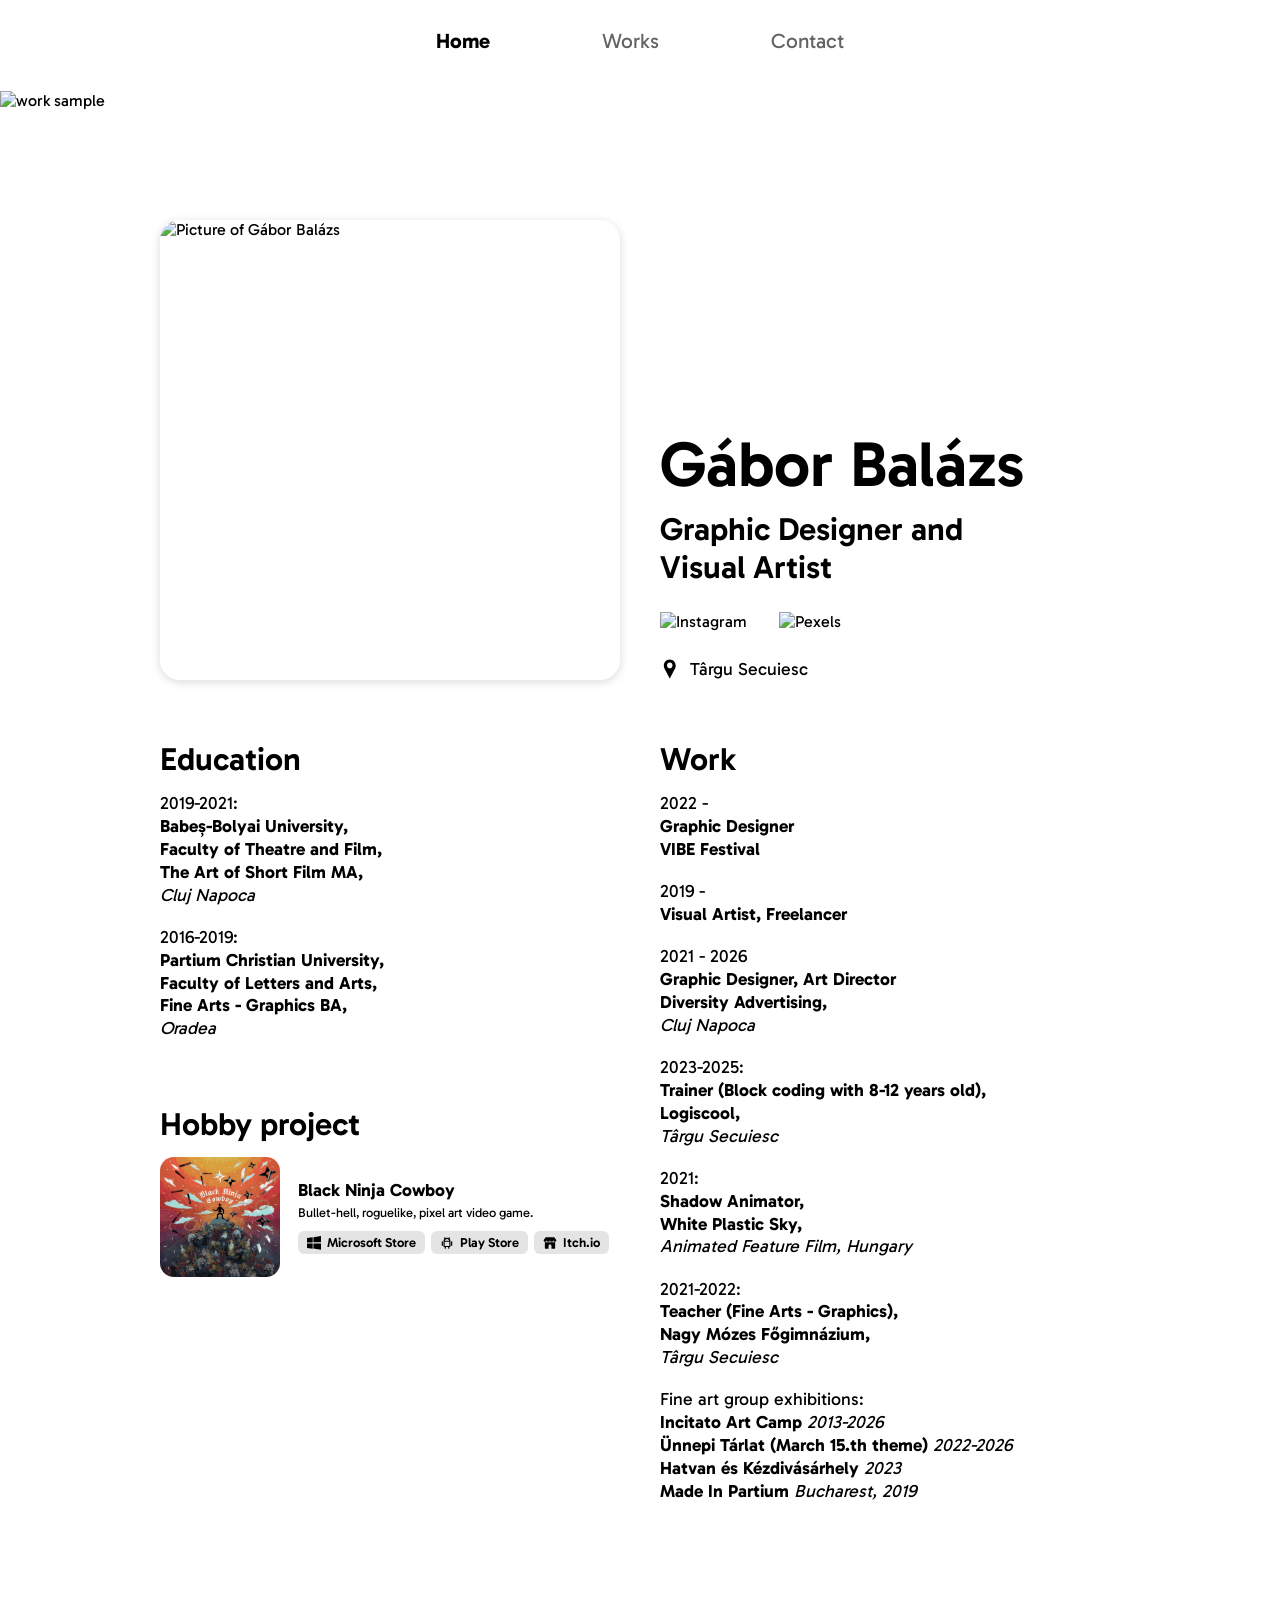
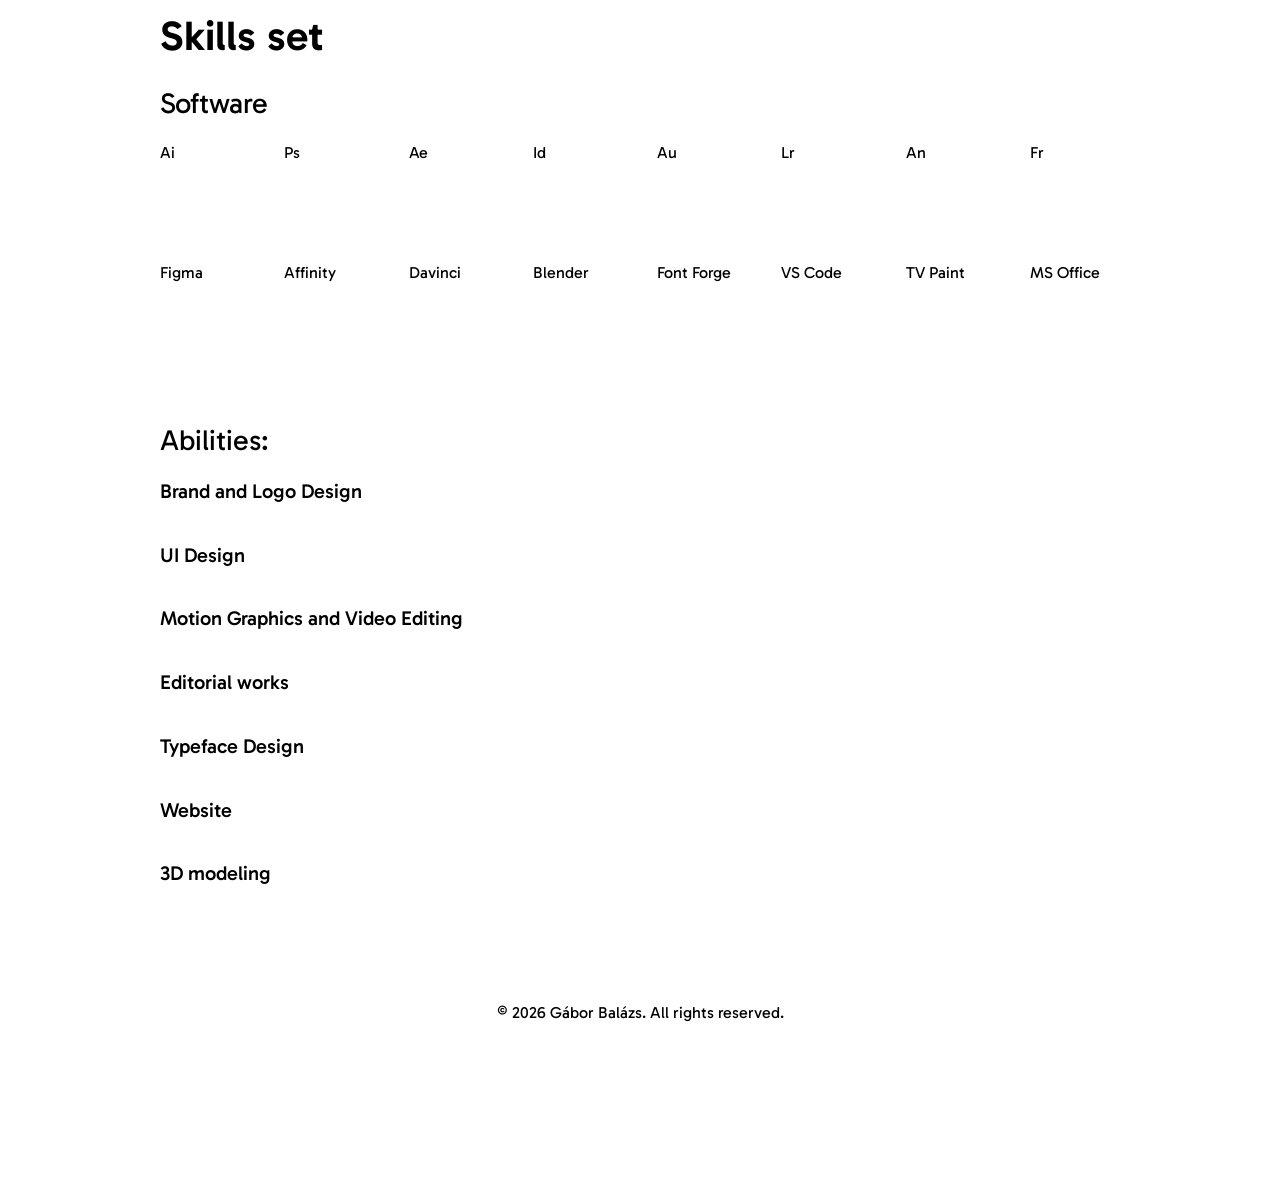
==== commit 610a5451: "Revise education and work experience details Updated the work experience and education sections, inc" ====
--- a/index.html
+++ b/index.html
@@ -81,13 +81,18 @@
           <h2 class="info-title">Work</h2>
           <ul class="timeline">
             <li>2022 -</li>
+            <li><strong>Graphic Designer</strong></li>
+            <li><strong><a href="https://vibefestival.ro/ro" target="_blank" rel="noopener">VIBE Festival</a></strong></li>
+          </ul>
+          <ul class="timeline">
+            <li>2019 -</li>
+            <li><strong>Visual Artist, Freelancer</strong></li>
+          </ul>
+          <ul class="timeline">
+            <li>2021 - 2026</li>
             <li><strong>Graphic Designer, Art Director</strong></li>
             <li><strong><a href="https://diversityads.ro/" target="_blank" rel="noopener">Diversity Advertising,</a></strong></li>
             <li><i>Cluj Napoca</i></li>
-          </ul>
-          <ul class="timeline">
-            <li>2019 -</li>
-            <li><strong>Visual Artist</strong></li>
           </ul>
           <ul class="timeline">
             <li>2023-2025:</li>
@@ -112,6 +117,7 @@
             <li><strong>Incitato Art Camp</strong><i> 2013-2026</i></li>
             <li><strong>Ünnepi Tárlat (March 15.th theme)</strong> <i>2022-2026</i></li>
             <li><strong>Hatvan és Kézdivásárhely</strong> <i>2023</i></li>
+            <li><strong>Made In Partium</strong> <i>Bucharest, 2019</i></li>
           </ul>
         </div>
 
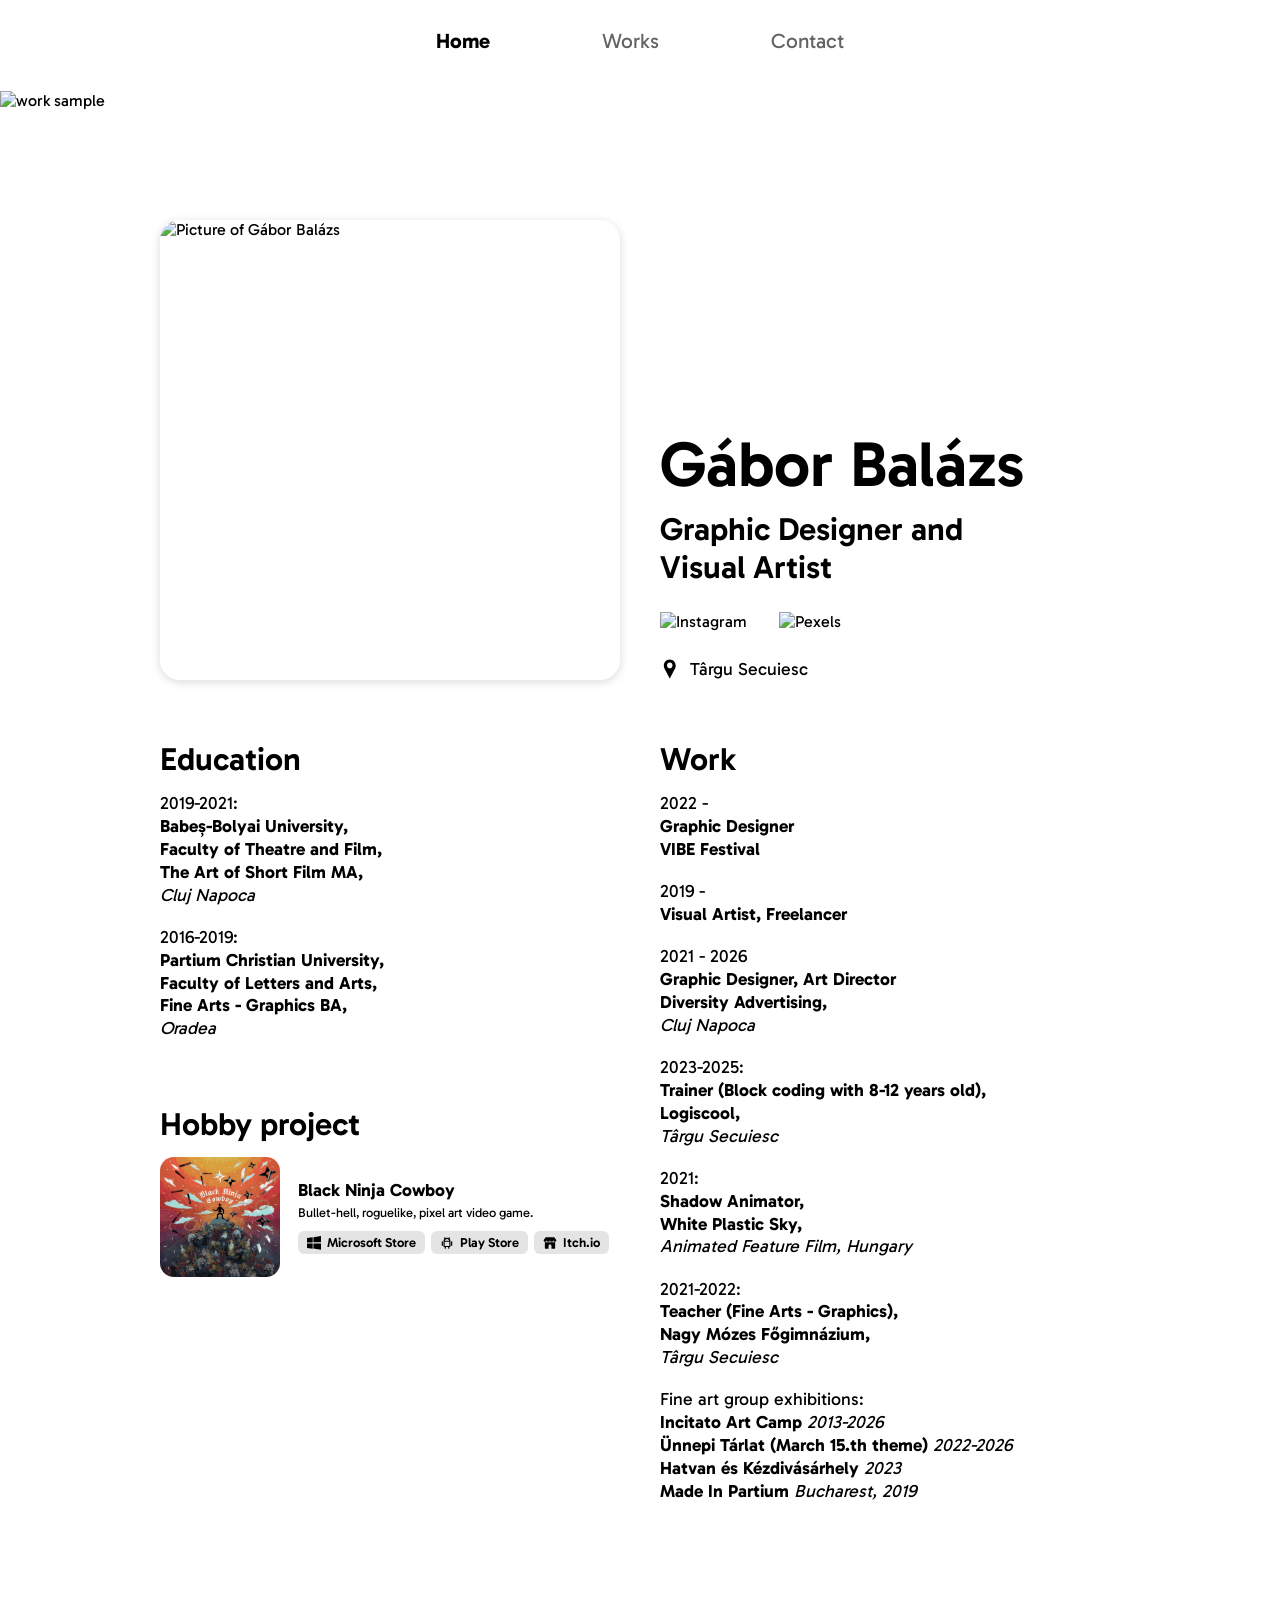
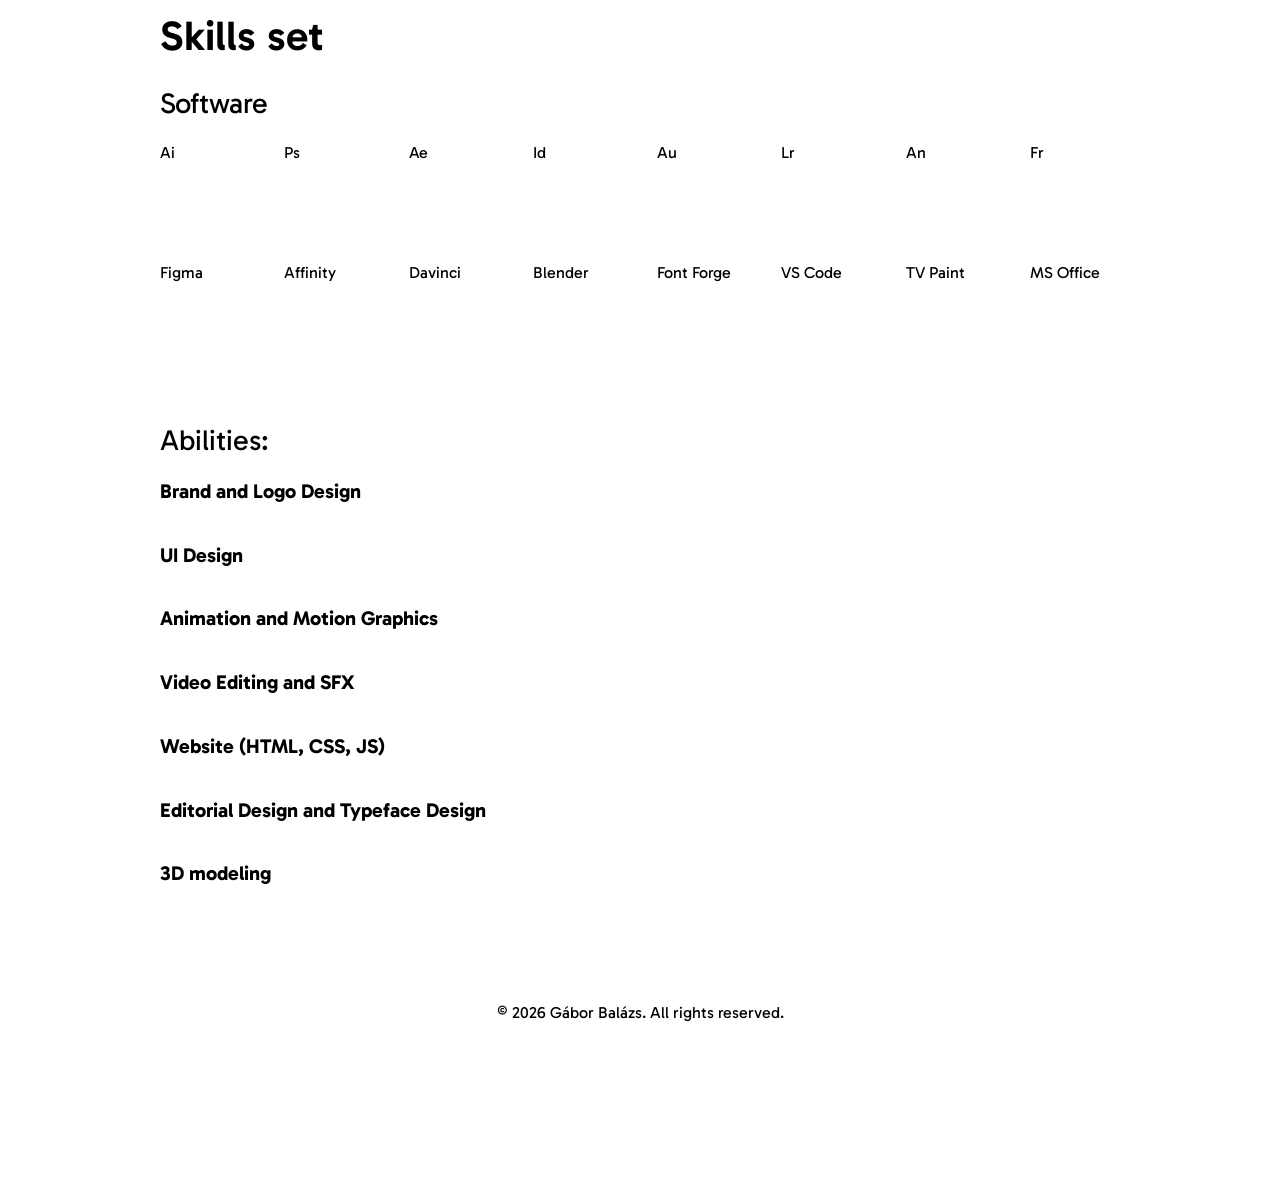
==== commit df05ac18: "Add Google site verification meta tag Added Google site verification meta tag for SEO." ====
--- a/index.html
+++ b/index.html
@@ -7,6 +7,7 @@
     <meta name="description" content="Portfolio of Gábor Balázs — a graphic designer and visual artist specializing in motion design, photography, fine art, and films. Discover creative visual projects blending design and emotion.">
     <meta name="keywords" content="graphic design, visual art, motion design, films, photography, fine art, Gábor Balázs, visual artist, design portfolio">
     <meta name="author" content="Gábor Balázs">
+    <meta name="google-site-verification" content="CkqXLXt3SNm-_JcWV6wfyXRDTgFS3Y029c13Y2C4Ex8" />
     <link rel="stylesheet" href="styles/styles.css">
     <link rel="stylesheet" href="styles/home.css">
     <link rel="preconnect" href="https://fonts.googleapis.com">
--- a/styles/home.css
+++ b/styles/home.css
@@ -293,7 +293,7 @@
 
 .circle-wrapper .progress-text {
   font-size: calc(var(--circle) * 0.17);
-  font-weight: 600;
+  font-weight: 800;
   line-height: 1.05;
   text-align: center;
   color: #000;
@@ -344,12 +344,12 @@
   display: block;
   margin-bottom: 4px;
   font-size: 1.25rem;
-  font-weight: 500;
+  font-weight: 700;
   transition: font-weight 0.3s cubic-bezier(.42, 0, .44, 1.68);
 }
 
 .ability-label:hover {
-  font-weight: 700;
+  font-weight: 900;
 }
 
 .ability-bar {
@@ -364,11 +364,11 @@
 /* ---------- Phones / small screens ---------- */
 @media (max-width: 720px) {
   .home-main {
+    --photo: min(300px, 72vw);   /* width of the photo, also used to line up the text below it */
     padding: 0 16px;
   }
 
   .profile {
-    --photo: min(300px, 72vw);
     grid-template-columns: 1fr;
     justify-items: center;
     row-gap: 20px;
@@ -397,10 +397,12 @@
       "hobby";
     grid-template-rows: auto;
     margin-top: 40px;
+    margin-left: calc((100% - var(--photo)) / 2);   /* left edge = left edge of the photo */
   }
 
   .info-hobby {
     margin-top: 10px;
+    max-width: var(--photo);       /* right edge = right edge of the photo */
   }
 
   .game-card__art {
@@ -410,10 +412,14 @@
 
   .skills {
     margin-top: 60px;
+    /* skill set between the left and right edge of the photo
+       (delete the next line to let it use the full page width again) */
+    margin-left: calc((100% - var(--photo)) / 2);
+    margin-right: calc((100% - var(--photo)) / 2);
   }
 
   .software-grid {
-    --circle: 64px;
+    --circle: min(64px, calc((var(--photo) - 24px) / 4));   /* 4 circles always fit in the photo's width */
     grid-template-columns: repeat(4, 1fr);
     justify-items: center;
     row-gap: 22px;
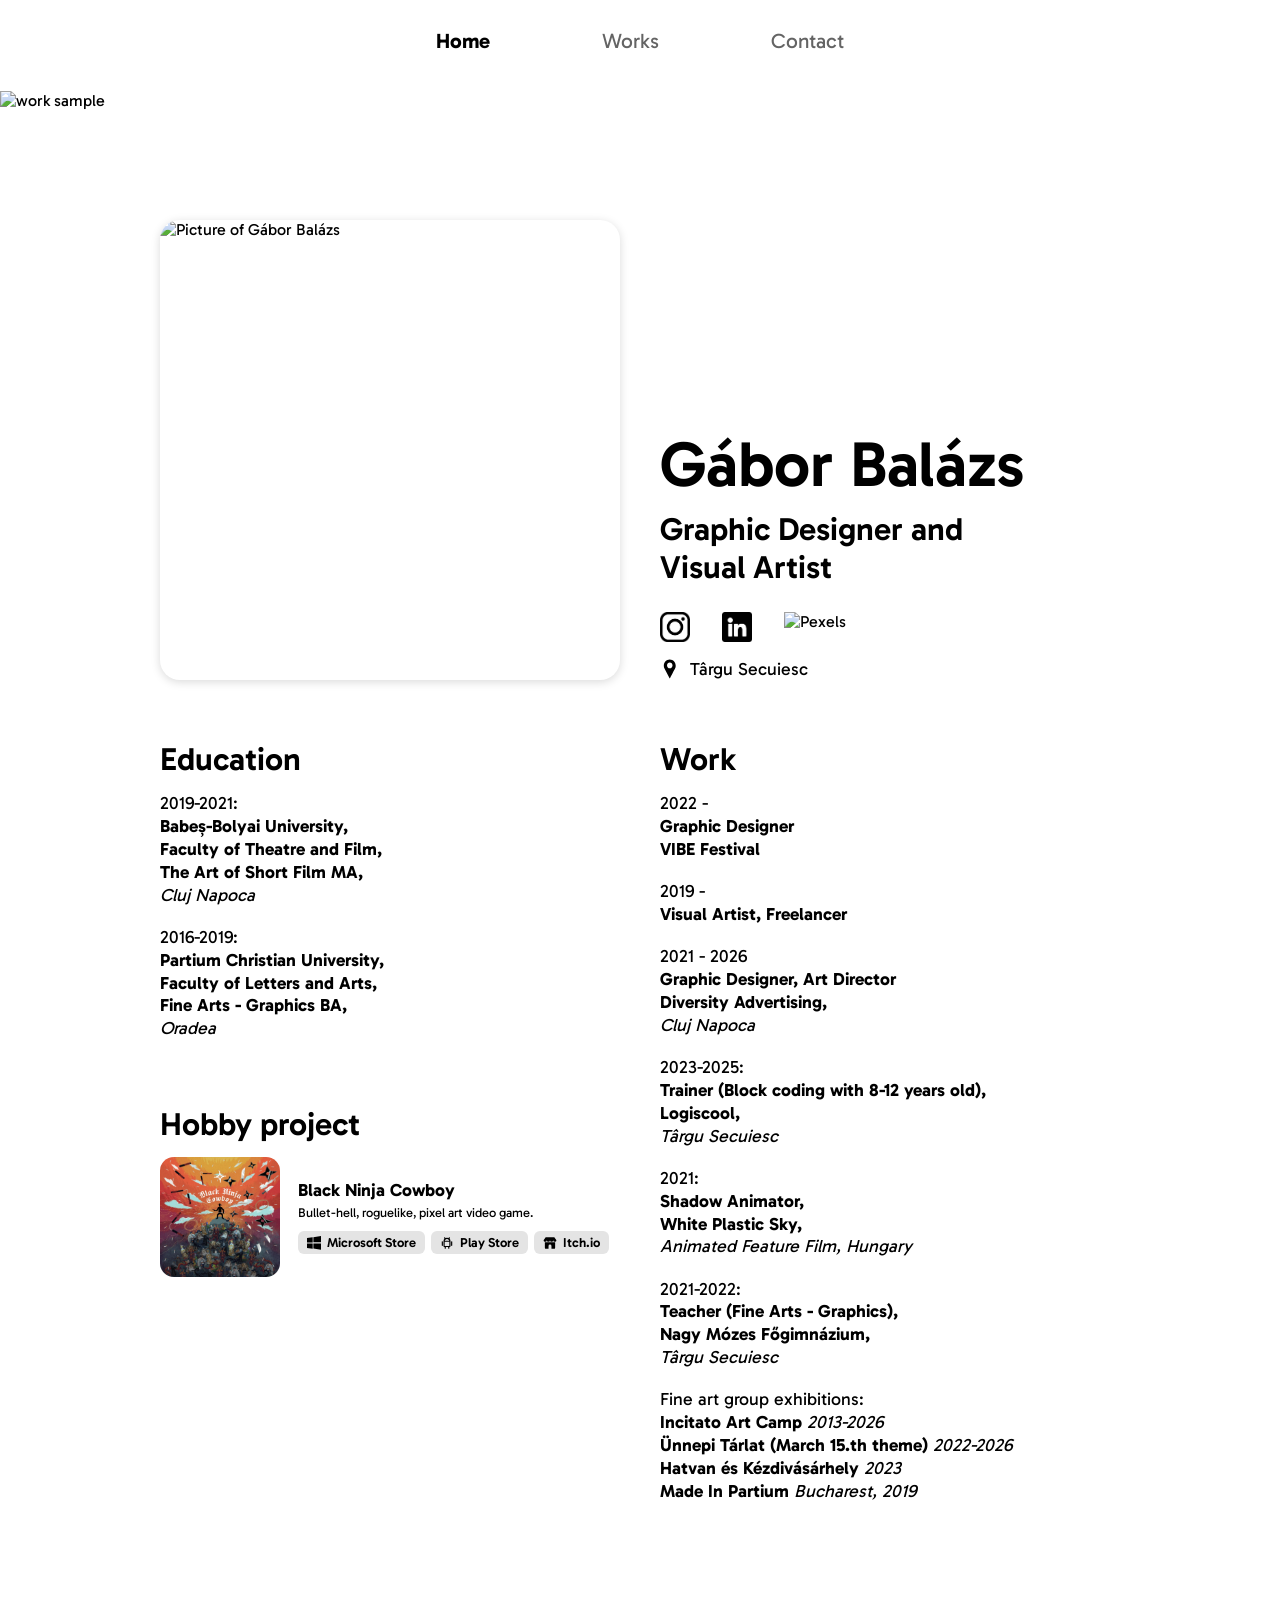
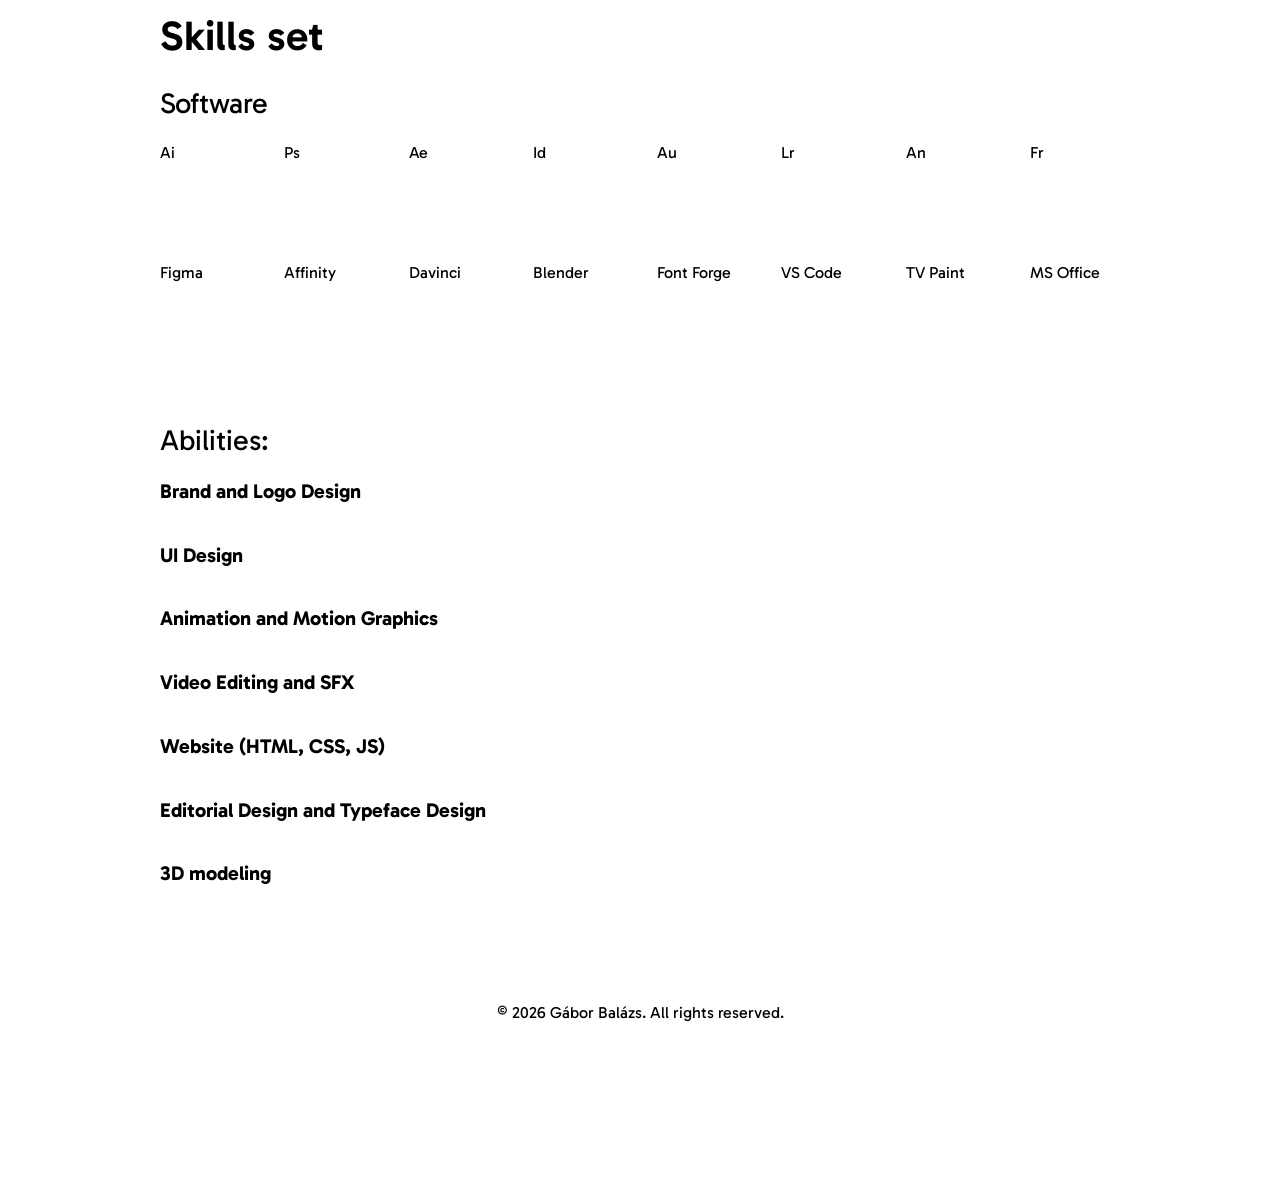
==== commit f3f16593: "Add LinkedIn link to profile social section Added LinkedIn link to the profile section." ====
--- a/index.html
+++ b/index.html
@@ -1,182 +1,209 @@
-<!DOCTYPE html>
-<html>
-  <head>
-    <title>Gábor Balázs</title>
-    <meta charset="utf-8">
-    <meta name="viewport" content="width=device-width, initial-scale=1, shrink-to-fit=no">
-    <meta name="description" content="Portfolio of Gábor Balázs — a graphic designer and visual artist specializing in motion design, photography, fine art, and films. Discover creative visual projects blending design and emotion.">
-    <meta name="keywords" content="graphic design, visual art, motion design, films, photography, fine art, Gábor Balázs, visual artist, design portfolio">
-    <meta name="author" content="Gábor Balázs">
-    <meta name="google-site-verification" content="CkqXLXt3SNm-_JcWV6wfyXRDTgFS3Y029c13Y2C4Ex8" />
-    <link rel="stylesheet" href="styles/styles.css">
-    <link rel="stylesheet" href="styles/home.css">
-    <link rel="preconnect" href="https://fonts.googleapis.com">
-    <link rel="preconnect" href="https://fonts.gstatic.com" crossorigin>
-    <link href="https://fonts.googleapis.com/css2?family=Gabarito:wght@400..900&display=swap" rel="stylesheet">
-    <link rel="icon" type="image/x-icon" href="Images/logo-GB.svg">
-  </head>
-  <body class="home">
-    <nav class="menu">
-      <a class="active" href="index.html">Home</a>
-      <a href="Works.html">Works</a>
-      <a href="Contact.html">Contact</a>
-    </nav>
-
-    <div class="banner">
-      <img class="banner-img" src="Images/lino1.webp" alt="work sample">
-    </div>
-
-    <main class="home-main">
-
-      <!-- Photo + name -->
-      <section class="profile">
-        <img class="profile-photo" src="Images/me.webp" alt="Picture of Gábor Balázs">
-
-        <div class="profile-text">
-          <h1 class="profile-name"><a href="Contact.html">Gábor Balázs</a></h1>
-          <p class="profile-role"><a href="Services.html">Graphic Designer and Visual Artist</a></p>
-
-          <div class="profile-social">
-            <a href="https://www.instagram.com/balazsgabor17/" target="_blank" rel="noopener"><img src="Images/ig-icon@2x.png" alt="Instagram"></a>
-            <a href="https://www.pexels.com/@gaborbalazs97/" target="_blank" rel="noopener"><img src="Images/Pexels.png" alt="Pexels"></a>
-          </div>
-
-          <div class="profile-location">
-            <svg xmlns="http://www.w3.org/2000/svg" width="20" height="20" viewBox="0 0 42 42" aria-hidden="true"><path fill="#000000" fill-rule="evenodd" d="M33 13.924C33 6.893 27.594 1 20.51 1S8 6.897 8 13.93C8 16.25 8.324 18 9.423 20h-.021l10.695 20.621c.402.551.824-.032.824-.032C20.56 41.13 31.616 20 31.616 20h-.009C32.695 18 33 16.246 33 13.924zm-18.249-.396c0-3.317 2.579-6.004 5.759-6.004c3.179 0 5.76 2.687 5.76 6.004s-2.581 6.005-5.76 6.005c-3.18 0-5.759-2.687-5.759-6.005z"/></svg>
-            <a href="https://www.google.com/maps/place/T%C3%A2rgu+Secuiesc" target="_blank" rel="noopener">Târgu Secuiesc</a>
-          </div>
-        </div>
-      </section>
-
-      <!-- Education / Work / Hobby project -->
-      <section class="info">
-
-        <div class="info-education">
-          <h2 class="info-title">Education</h2>
-          <ul class="timeline">
-            <li>2019-2021:</li>
-            <li><strong>Babeș-Bolyai University,</strong></li>
-            <li><strong>Faculty of Theatre and Film,</strong></li>
-            <li><strong>The Art of Short Film MA,</strong></li>
-            <li><i>Cluj Napoca</i></li>
-          </ul>
-          <!-- It is not in the new design. To show it again, remove the comment marks:
-          <ul class="timeline">
-            <li>2019-2021:</li>
-            <li><strong>Babeș-Bolyai University,</strong></li>
-            <li><strong>Faculty of History and Philosophy,</strong></li>
-            <li><strong>Critical Theory and Multicultural Studies MA,</strong></li>
-            <li><i>Cluj Napoca</i></li>
-          </ul>
-          -->
-          <ul class="timeline">
-            <li>2016-2019:</li>
-            <li><strong>Partium Christian University,</strong></li>
-            <li><strong>Faculty of Letters and Arts,</strong></li>
-            <li><strong>Fine Arts - Graphics BA,</strong></li>
-            <li><i>Oradea</i></li>
-          </ul>
-        </div>
-
-        <div class="info-work">
-          <h2 class="info-title">Work</h2>
-          <ul class="timeline">
-            <li>2022 -</li>
-            <li><strong>Graphic Designer</strong></li>
-            <li><strong><a href="https://vibefestival.ro/ro" target="_blank" rel="noopener">VIBE Festival</a></strong></li>
-          </ul>
-          <ul class="timeline">
-            <li>2019 -</li>
-            <li><strong>Visual Artist, Freelancer</strong></li>
-          </ul>
-          <ul class="timeline">
-            <li>2021 - 2026</li>
-            <li><strong>Graphic Designer, Art Director</strong></li>
-            <li><strong><a href="https://diversityads.ro/" target="_blank" rel="noopener">Diversity Advertising,</a></strong></li>
-            <li><i>Cluj Napoca</i></li>
-          </ul>
-          <ul class="timeline">
-            <li>2023-2025:</li>
-            <li><strong>Trainer (Block coding with 8-12 years old),</strong></li>
-            <li><strong><a href="https://www.logiscool.com/" target="_blank" rel="noopener">Logiscool,</a></strong></li>
-            <li><i>Târgu Secuiesc</i></li>
-          </ul>
-          <ul class="timeline">
-            <li>2021:</li>
-            <li><strong>Shadow Animator,</strong></li>
-            <li><strong><a href="https://whiteplasticsky.com/" target="_blank" rel="noopener">White Plastic Sky,</a></strong></li>
-            <li><i>Animated Feature Film, Hungary</i></li>
-          </ul>
-          <ul class="timeline">
-            <li>2021-2022:</li>
-            <li><strong>Teacher (Fine Arts - Graphics),</strong></li>
-            <li><strong><a href="https://sites.google.com/nmg.ro/nmgro/start" target="_blank" rel="noopener">Nagy Mózes Főgimnázium,</a></strong></li>
-            <li><i>Târgu Secuiesc</i></li>
-          </ul>
-          <ul class="timeline">
-            <li>Fine art group exhibitions:</li>
-            <li><strong>Incitato Art Camp</strong><i> 2013-2026</i></li>
-            <li><strong>Ünnepi Tárlat (March 15.th theme)</strong> <i>2022-2026</i></li>
-            <li><strong>Hatvan és Kézdivásárhely</strong> <i>2023</i></li>
-            <li><strong>Made In Partium</strong> <i>Bucharest, 2019</i></li>
-          </ul>
-        </div>
-
-        <div class="info-hobby">
-          <h2 class="info-title">Hobby project</h2>
-          <section class="game-card">
-            <a class="game-card__art" href="https://balazs-gb.github.io/blackninjacowboy/" aria-label="Black Ninja Cowboy — visit the game's website">
-              <img src="Images/publishing materialfull-15 copy.webp" alt="Black Ninja Cowboy cover art">
-            </a>
-
-            <div class="game-card__body">
-              <a class="game-card__title" href="https://balazs-gb.github.io/blackninjacowboy/">Black Ninja Cowboy</a>
-              <p class="game-card__tagline">Bullet-hell, roguelike, pixel art video game.</p>
-
-              <div class="game-card__actions">
-                <a class="game-card__btn" href="https://apps.microsoft.com/detail/9PL0VPPNLCRF" target="_blank" rel="noopener">
-                  <!-- Windows -->
-                  <svg viewBox="0 0 16 16" fill="currentColor" aria-hidden="true"><path d="M0 2.3 6.5 1.4v6.1H0V2.3Zm7.3-1 8.7-1.3v7.1H7.3V1.3ZM0 8.5h6.5v6.2L0 13.7V8.5Zm7.3 0H16v7.2l-8.7-1.3V8.5Z"/></svg>
-                  Microsoft Store
-                </a>
-                <a class="game-card__btn" href="https://play.google.com/store/apps/details?id=balazs_g.blackninjacowboy" target="_blank" rel="noopener">
-                  <!-- Android -->
-                  <svg viewBox="0 0 24 24" fill="none" stroke="currentColor" stroke-width="2" stroke-linecap="round" stroke-linejoin="round" aria-hidden="true"><path d="M4 10l0 6"/><path d="M20 10l0 6"/><path d="M7 9h10v8a1 1 0 0 1 -1 1h-8a1 1 0 0 1 -1 -1v-8a5 5 0 0 1 10 0"/><path d="M8 3l1 2"/><path d="M16 3l-1 2"/><path d="M9 18l0 3"/><path d="M15 18l0 3"/></svg>
-                  Play Store
-                </a>
-                <a class="game-card__btn" href="https://balazs-g.itch.io/black-ninja-cowboy" target="_blank" rel="noopener">
-                  <!-- itch.io (shop with awning) -->
-                  <svg viewBox="0 0 24 24" fill="currentColor" aria-hidden="true"><path fill-rule="evenodd" d="M4.6 2h14.8L23 7.2A2.75 2.75 0 0 1 17.5 7.2A2.75 2.75 0 0 1 12 7.2A2.75 2.75 0 0 1 6.5 7.2A2.75 2.75 0 0 1 1 7.2ZM3.2 10.8V20a2 2 0 0 0 2 2H9.5V17a2.5 2.5 0 0 1 5 0V22H18.8a2 2 0 0 0 2-2V10.8Z"/></svg>
-                  Itch.io
-                </a>
-              </div>
-            </div>
-          </section>
-        </div>
-
-      </section>
-
-      <!-- Skills (filled in from scripts/skills-data.js) -->
-      <section class="skills">
-        <h2 class="skills-title">Skills set</h2>
-
-        <h3 class="skills-subtitle">Software</h3>
-        <div class="software-grid" id="software-grid"></div>
-
-        <h3 class="skills-subtitle skills-subtitle--abilities">Abilities:</h3>
-        <div class="ability-list" id="ability-list"></div>
-      </section>
-
-    </main>
-
-    <footer>
-      <div class="footer">
-        <p>&copy; 2026 Gábor Balázs. All rights reserved.</p>
-      </div>
-    </footer>
-
-    <script src="https://cdn.jsdelivr.net/npm/progressbar.js@1.1.1/dist/progressbar.min.js"></script>
-    <script src="scripts/skills-data.js"></script>
-    <script src="scripts/home.js"></script>
-  </body>
-</html>
+<!DOCTYPE html>
+<html lang="en">
+  <head>
+    <title>Gábor Balázs (Balázs Gábor) – Graphic Designer &amp; Visual Artist</title>
+    <meta charset="utf-8">
+    <meta name="viewport" content="width=device-width, initial-scale=1, shrink-to-fit=no">
+    <meta name="description" content="Portfolio of Gábor Balázs (Balázs Gábor), graphic designer and visual artist: branding, UI design, motion graphics, fine art, films and photography.">
+    <link rel="canonical" href="https://balazs-gb.github.io/gaborbalazs/">
+    <meta property="og:type" content="website">
+    <meta property="og:site_name" content="Gábor Balázs">
+    <meta property="og:title" content="Gábor Balázs (Balázs Gábor) – Graphic Designer &amp; Visual Artist">
+    <meta property="og:description" content="Portfolio of Gábor Balázs (Balázs Gábor), graphic designer and visual artist: branding, UI design, motion graphics, fine art, films and photography.">
+    <meta property="og:url" content="https://balazs-gb.github.io/gaborbalazs/">
+    <meta property="og:image" content="https://balazs-gb.github.io/gaborbalazs/Images/me.webp">
+    <meta name="twitter:card" content="summary">
+    <meta name="keywords" content="graphic design, visual art, motion design, films, photography, fine art, Gábor Balázs, visual artist, design portfolio">
+    <meta name="author" content="Gábor Balázs">
+    <meta name="google-site-verification" content="CkqXLXt3SNm-_JcWV6wfyXRDTgFS3Y029c13Y2C4Ex8" />
+    <link rel="stylesheet" href="styles/styles.css">
+    <link rel="stylesheet" href="styles/home.css">
+    <link rel="preconnect" href="https://fonts.googleapis.com">
+    <link rel="preconnect" href="https://fonts.gstatic.com" crossorigin>
+    <link href="https://fonts.googleapis.com/css2?family=Gabarito:wght@400..900&display=swap" rel="stylesheet">
+    <link rel="icon" type="image/x-icon" href="Images/logo-GB.svg">
+    <script type="application/ld+json">
+    {
+      "@context": "https://schema.org",
+      "@type": "Person",
+      "name": "Gábor Balázs",
+      "alternateName": "Balázs Gábor",
+      "jobTitle": "Graphic Designer and Visual Artist",
+      "url": "https://balazs-gb.github.io/gaborbalazs/",
+      "image": "https://balazs-gb.github.io/gaborbalazs/Images/me.webp",
+      "sameAs": [
+        "https://www.instagram.com/balazsgabor17/",
+        "https://www.pexels.com/@gaborbalazs97/",
+        "https://unsplash.com/@balazsgabor17",
+        "https://filmfreeway.com/balazsgabor",
+        "https://balazs-g.itch.io/black-ninja-cowboy"
+      ]
+    }
+    </script>
+  </head>
+  <body class="home">
+    <nav class="menu">
+      <a class="active" href="index.html">Home</a>
+      <a href="Works.html">Works</a>
+      <a href="Contact.html">Contact</a>
+    </nav>
+
+    <div class="banner">
+      <img class="banner-img" src="Images/lino1.webp" alt="work sample">
+    </div>
+
+    <main class="home-main">
+
+      <!-- Photo + name -->
+      <section class="profile">
+        <img class="profile-photo" src="Images/me.webp" alt="Picture of Gábor Balázs">
+
+        <div class="profile-text">
+          <h1 class="profile-name"><a href="Contact.html">Gábor Balázs</a></h1>
+          <p class="profile-role"><a href="Services.html">Graphic Designer and Visual Artist</a></p>
+
+          <div class="profile-social">
+            <a href="https://www.instagram.com/balazsgabor17/" target="_blank" rel="noopener"><img src="Images/ig-icon@2x.png" alt="Instagram"></a>
+            <a href="https://www.linkedin.com/in/bal%C3%A1zs-g%C3%A1bor-a300a2245/" target="_blank" rel="noopener"><img src="Images/linkedin.png" alt="LinkedIn"></a>
+            <a href="https://www.pexels.com/@gaborbalazs97/" target="_blank" rel="noopener"><img src="Images/Pexels.png" alt="Pexels"></a>
+          </div>
+
+          <div class="profile-location">
+            <svg xmlns="http://www.w3.org/2000/svg" width="20" height="20" viewBox="0 0 42 42" aria-hidden="true"><path fill="#000000" fill-rule="evenodd" d="M33 13.924C33 6.893 27.594 1 20.51 1S8 6.897 8 13.93C8 16.25 8.324 18 9.423 20h-.021l10.695 20.621c.402.551.824-.032.824-.032C20.56 41.13 31.616 20 31.616 20h-.009C32.695 18 33 16.246 33 13.924zm-18.249-.396c0-3.317 2.579-6.004 5.759-6.004c3.179 0 5.76 2.687 5.76 6.004s-2.581 6.005-5.76 6.005c-3.18 0-5.759-2.687-5.759-6.005z"/></svg>
+            <a href="https://www.google.com/maps/place/T%C3%A2rgu+Secuiesc" target="_blank" rel="noopener">Târgu Secuiesc</a>
+          </div>
+        </div>
+      </section>
+
+      <!-- Education / Work / Hobby project -->
+      <section class="info">
+
+        <div class="info-education">
+          <h2 class="info-title">Education</h2>
+          <ul class="timeline">
+            <li>2019-2021:</li>
+            <li><strong>Babeș-Bolyai University,</strong></li>
+            <li><strong>Faculty of Theatre and Film,</strong></li>
+            <li><strong>The Art of Short Film MA,</strong></li>
+            <li><i>Cluj Napoca</i></li>
+          </ul>
+          <!-- It is not in the new design. To show it again, remove the comment marks:
+          <ul class="timeline">
+            <li>2019-2021:</li>
+            <li><strong>Babeș-Bolyai University,</strong></li>
+            <li><strong>Faculty of History and Philosophy,</strong></li>
+            <li><strong>Critical Theory and Multicultural Studies MA,</strong></li>
+            <li><i>Cluj Napoca</i></li>
+          </ul>
+          -->
+          <ul class="timeline">
+            <li>2016-2019:</li>
+            <li><strong>Partium Christian University,</strong></li>
+            <li><strong>Faculty of Letters and Arts,</strong></li>
+            <li><strong>Fine Arts - Graphics BA,</strong></li>
+            <li><i>Oradea</i></li>
+          </ul>
+        </div>
+
+        <div class="info-work">
+          <h2 class="info-title">Work</h2>
+          <ul class="timeline">
+            <li>2022 -</li>
+            <li><strong>Graphic Designer</strong></li>
+            <li><strong><a href="https://vibefestival.ro/ro" target="_blank" rel="noopener">VIBE Festival</a></strong></li>
+          </ul>
+          <ul class="timeline">
+            <li>2019 -</li>
+            <li><strong>Visual Artist, Freelancer</strong></li>
+          </ul>
+          <ul class="timeline">
+            <li>2021 - 2026</li>
+            <li><strong>Graphic Designer, Art Director</strong></li>
+            <li><strong><a href="https://diversityads.ro/" target="_blank" rel="noopener">Diversity Advertising,</a></strong></li>
+            <li><i>Cluj Napoca</i></li>
+          </ul>
+          <ul class="timeline">
+            <li>2023-2025:</li>
+            <li><strong>Trainer (Block coding with 8-12 years old),</strong></li>
+            <li><strong><a href="https://www.logiscool.com/" target="_blank" rel="noopener">Logiscool,</a></strong></li>
+            <li><i>Târgu Secuiesc</i></li>
+          </ul>
+          <ul class="timeline">
+            <li>2021:</li>
+            <li><strong>Shadow Animator,</strong></li>
+            <li><strong><a href="https://whiteplasticsky.com/" target="_blank" rel="noopener">White Plastic Sky,</a></strong></li>
+            <li><i>Animated Feature Film, Hungary</i></li>
+          </ul>
+          <ul class="timeline">
+            <li>2021-2022:</li>
+            <li><strong>Teacher (Fine Arts - Graphics),</strong></li>
+            <li><strong><a href="https://sites.google.com/nmg.ro/nmgro/start" target="_blank" rel="noopener">Nagy Mózes Főgimnázium,</a></strong></li>
+            <li><i>Târgu Secuiesc</i></li>
+          </ul>
+          <ul class="timeline">
+            <li>Fine art group exhibitions:</li>
+            <li><strong>Incitato Art Camp</strong><i> 2013-2026</i></li>
+            <li><strong>Ünnepi Tárlat (March 15.th theme)</strong> <i>2022-2026</i></li>
+            <li><strong>Hatvan és Kézdivásárhely</strong> <i>2023</i></li>
+            <li><strong>Made In Partium</strong> <i>Bucharest, 2019</i></li>
+          </ul>
+        </div>
+
+        <div class="info-hobby">
+          <h2 class="info-title">Hobby project</h2>
+          <section class="game-card">
+            <a class="game-card__art" href="https://balazs-gb.github.io/blackninjacowboy/" aria-label="Black Ninja Cowboy — visit the game's website">
+              <img src="Images/publishing materialfull-15 copy.webp" alt="Black Ninja Cowboy cover art">
+            </a>
+
+            <div class="game-card__body">
+              <a class="game-card__title" href="https://balazs-gb.github.io/blackninjacowboy/">Black Ninja Cowboy</a>
+              <p class="game-card__tagline">Bullet-hell, roguelike, pixel art video game.</p>
+
+              <div class="game-card__actions">
+                <a class="game-card__btn" href="https://apps.microsoft.com/detail/9PL0VPPNLCRF" target="_blank" rel="noopener">
+                  <!-- Windows -->
+                  <svg viewBox="0 0 16 16" fill="currentColor" aria-hidden="true"><path d="M0 2.3 6.5 1.4v6.1H0V2.3Zm7.3-1 8.7-1.3v7.1H7.3V1.3ZM0 8.5h6.5v6.2L0 13.7V8.5Zm7.3 0H16v7.2l-8.7-1.3V8.5Z"/></svg>
+                  Microsoft Store
+                </a>
+                <a class="game-card__btn" href="https://play.google.com/store/apps/details?id=balazs_g.blackninjacowboy" target="_blank" rel="noopener">
+                  <!-- Android -->
+                  <svg viewBox="0 0 24 24" fill="none" stroke="currentColor" stroke-width="2" stroke-linecap="round" stroke-linejoin="round" aria-hidden="true"><path d="M4 10l0 6"/><path d="M20 10l0 6"/><path d="M7 9h10v8a1 1 0 0 1 -1 1h-8a1 1 0 0 1 -1 -1v-8a5 5 0 0 1 10 0"/><path d="M8 3l1 2"/><path d="M16 3l-1 2"/><path d="M9 18l0 3"/><path d="M15 18l0 3"/></svg>
+                  Play Store
+                </a>
+                <a class="game-card__btn" href="https://balazs-g.itch.io/black-ninja-cowboy" target="_blank" rel="noopener">
+                  <!-- itch.io (shop with awning) -->
+                  <svg viewBox="0 0 24 24" fill="currentColor" aria-hidden="true"><path fill-rule="evenodd" d="M4.6 2h14.8L23 7.2A2.75 2.75 0 0 1 17.5 7.2A2.75 2.75 0 0 1 12 7.2A2.75 2.75 0 0 1 6.5 7.2A2.75 2.75 0 0 1 1 7.2ZM3.2 10.8V20a2 2 0 0 0 2 2H9.5V17a2.5 2.5 0 0 1 5 0V22H18.8a2 2 0 0 0 2-2V10.8Z"/></svg>
+                  Itch.io
+                </a>
+              </div>
+            </div>
+          </section>
+        </div>
+
+      </section>
+
+      <!-- Skills (filled in from scripts/skills-data.js) -->
+      <section class="skills">
+        <h2 class="skills-title">Skills set</h2>
+
+        <h3 class="skills-subtitle">Software</h3>
+        <div class="software-grid" id="software-grid"></div>
+
+        <h3 class="skills-subtitle skills-subtitle--abilities">Abilities:</h3>
+        <div class="ability-list" id="ability-list"></div>
+      </section>
+
+    </main>
+
+    <footer>
+      <div class="footer">
+        <p>&copy; 2026 Gábor Balázs. All rights reserved.</p>
+      </div>
+    </footer>
+
+    <script src="https://cdn.jsdelivr.net/npm/progressbar.js@1.1.1/dist/progressbar.min.js"></script>
+    <script src="scripts/skills-data.js"></script>
+    <script src="scripts/home.js"></script>
+  </body>
+</html>
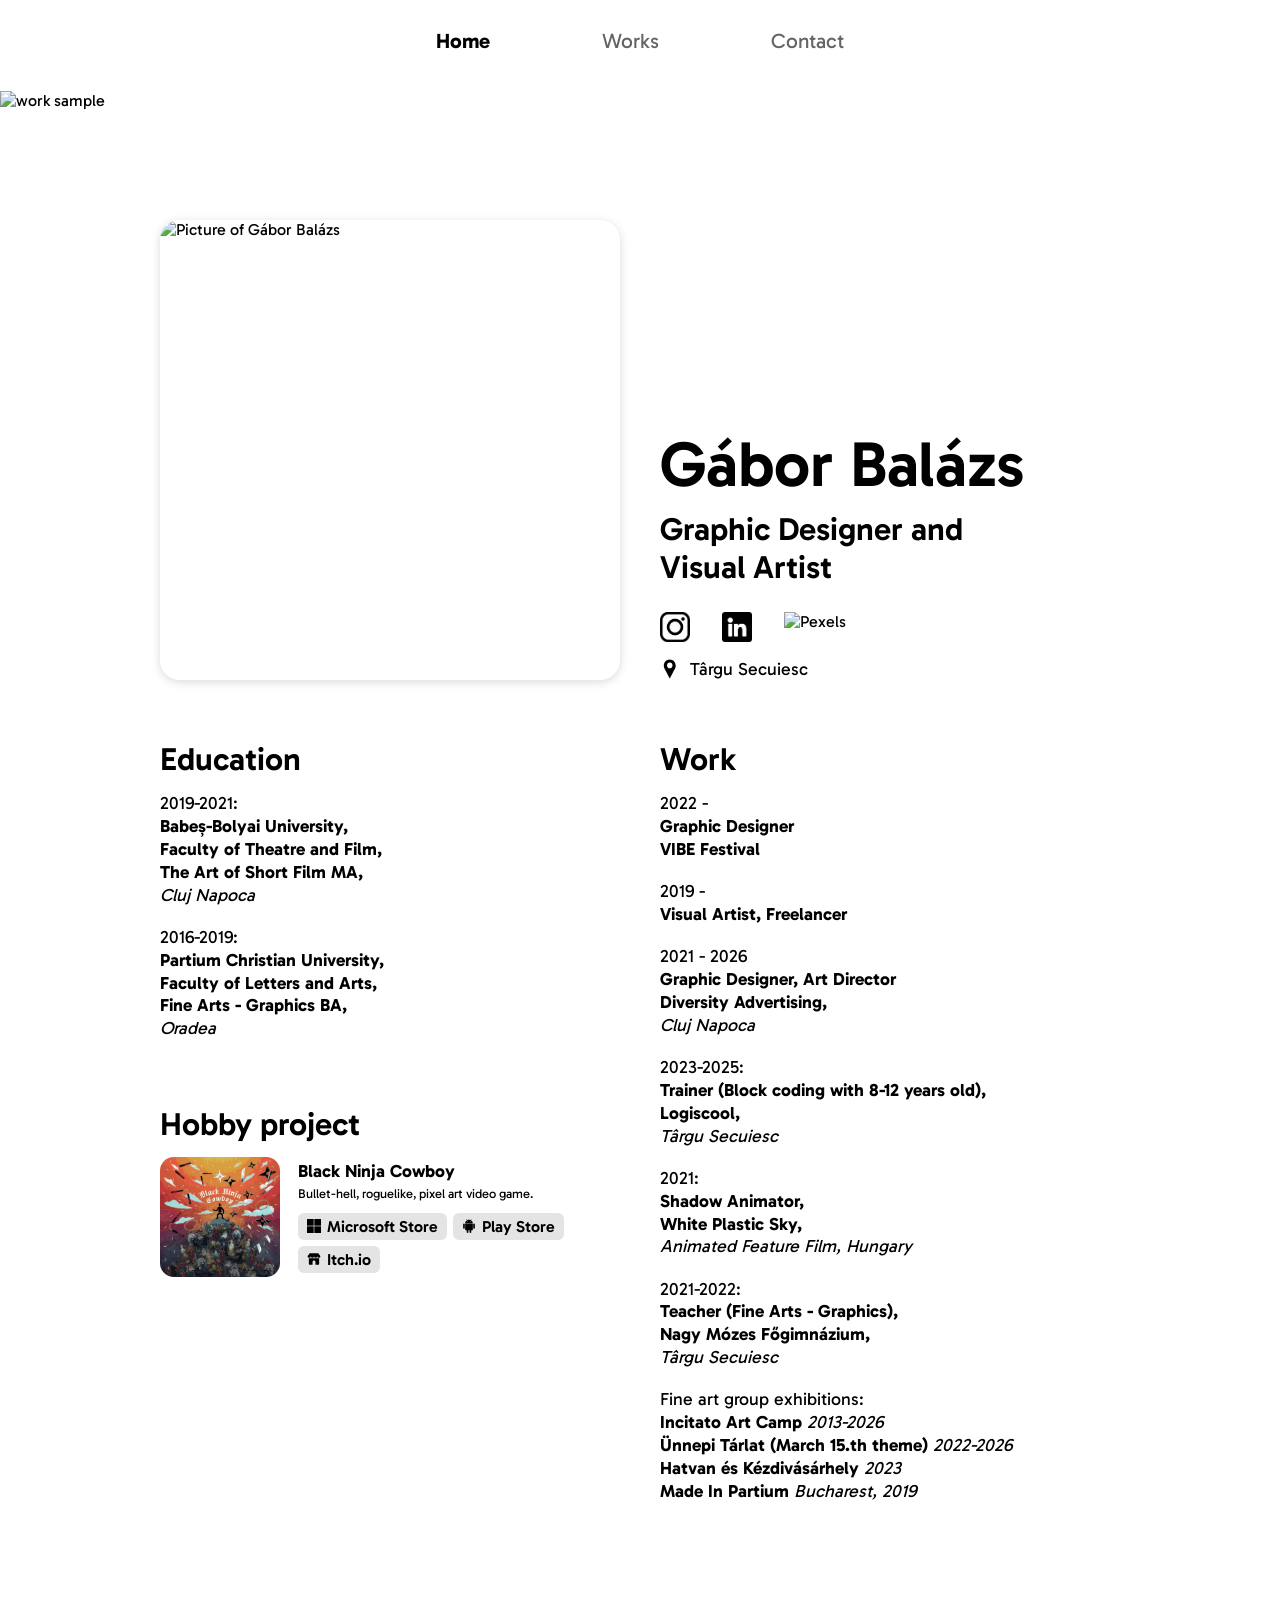
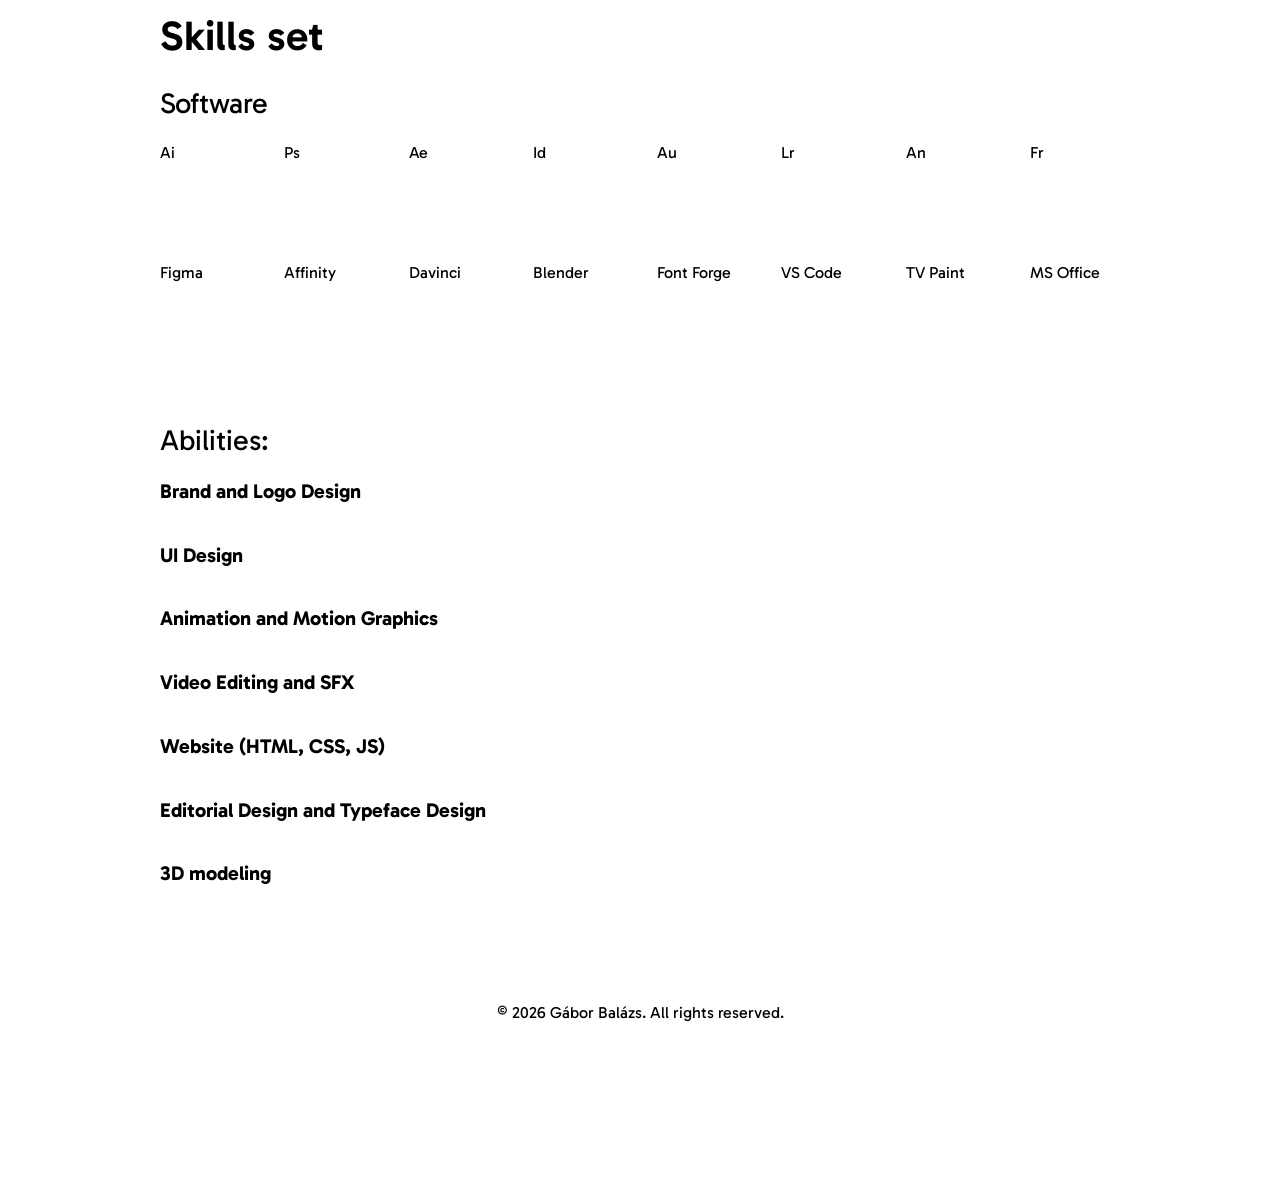
==== commit 52a2c0b7: "Update SVG icons for store links Replaced existing SVG icons for Microsoft Store and Play Store with" ====
--- a/index.html
+++ b/index.html
@@ -163,12 +163,23 @@
               <div class="game-card__actions">
                 <a class="game-card__btn" href="https://apps.microsoft.com/detail/9PL0VPPNLCRF" target="_blank" rel="noopener">
                   <!-- Windows -->
-                  <svg viewBox="0 0 16 16" fill="currentColor" aria-hidden="true"><path d="M0 2.3 6.5 1.4v6.1H0V2.3Zm7.3-1 8.7-1.3v7.1H7.3V1.3ZM0 8.5h6.5v6.2L0 13.7V8.5Zm7.3 0H16v7.2l-8.7-1.3V8.5Z"/></svg>
+                  <svg width="14" height="14" viewBox="0 0 14 14" fill="none" xmlns="http://www.w3.org/2000/svg">
+                  <rect width="6.68182" height="6.68182" fill="currentColor"/>
+                  <rect x="7.31818" width="6.68182" height="6.68182" fill="currentColor"/>
+                  <rect y="7.31824" width="6.68182" height="6.68182" fill="currentColor"/>
+                  <rect x="7.31818" y="7.31824" width="6.68182" height="6.68182" fill="currentColor"/>
+                  </svg>
                   Microsoft Store
                 </a>
                 <a class="game-card__btn" href="https://play.google.com/store/apps/details?id=balazs_g.blackninjacowboy" target="_blank" rel="noopener">
                   <!-- Android -->
-                  <svg viewBox="0 0 24 24" fill="none" stroke="currentColor" stroke-width="2" stroke-linecap="round" stroke-linejoin="round" aria-hidden="true"><path d="M4 10l0 6"/><path d="M20 10l0 6"/><path d="M7 9h10v8a1 1 0 0 1 -1 1h-8a1 1 0 0 1 -1 -1v-8a5 5 0 0 1 10 0"/><path d="M8 3l1 2"/><path d="M16 3l-1 2"/><path d="M9 18l0 3"/><path d="M15 18l0 3"/></svg>
+                  <svg width="14" height="14" viewBox="0 0 14 14" fill="none" xmlns="http://www.w3.org/2000/svg">
+                  <g clip-path="url(#clip0_2001_251)">
+                  <path d="M10.551 4.62207H3.449C3.29102 4.62207 3.16296 4.75013 3.16296 4.90811V10.8637C3.16296 11.0217 3.29102 11.1498 3.449 11.1498H4.71513V13.1568C4.71513 13.6225 5.09263 14 5.55834 14C6.02401 14 6.40155 13.6225 6.40155 13.1568V11.1498H7.58092V13.1568C7.58092 13.6225 7.95842 14 8.42413 14C8.88981 14 9.26734 13.6225 9.26734 13.1568V11.1498H10.5511C10.709 11.1498 10.8371 11.0217 10.8371 10.8637V4.90811C10.8371 4.75013 10.709 4.62207 10.551 4.62207Z" fill="currentColor"/>
+                  <path d="M1.96058 4.62061C1.49491 4.62061 1.11737 4.99811 1.11737 5.46382V8.88861C1.11737 9.35429 1.49487 9.73183 1.96058 9.73183C2.42626 9.73183 2.80379 9.35432 2.80379 8.88861V5.46382C2.80376 4.99814 2.42626 4.62061 1.96058 4.62061Z" fill="currentColor"/>
+                  <path d="M12.0394 4.62061C11.5738 4.62061 11.1962 4.99811 11.1962 5.46382V8.88861C11.1962 9.35429 11.5737 9.73183 12.0394 9.73183C12.5051 9.73183 12.8827 9.35432 12.8827 8.88861V5.46382C12.8827 4.99814 12.5051 4.62061 12.0394 4.62061Z" fill="currentColor"/>
+                  <path d="M3.50649 4.20434H10.4768C10.6586 4.20434 10.7942 4.03684 10.7569 3.85886C10.5263 2.75997 9.8267 1.83391 8.87735 1.29893L9.47322 0.223799C9.51355 0.15101 9.48725 0.0592774 9.41446 0.0189518C9.34151 -0.0214755 9.24991 0.00492255 9.20958 0.077712L8.60921 1.16095C8.11747 0.93275 7.56945 0.805301 6.99164 0.805301C6.4138 0.805301 5.86578 0.93275 5.37404 1.16095L4.77366 0.0776781C4.7333 0.00485478 4.64157 -0.0214077 4.56882 0.0189179C4.49603 0.0592435 4.46973 0.150976 4.51006 0.223765L5.10593 1.2989C4.15658 1.83391 3.45695 2.75994 3.22638 3.85886C3.189 4.03684 3.32462 4.20434 3.50649 4.20434ZM9.07149 2.60206C9.07149 2.78105 8.92639 2.92619 8.74736 2.92619C8.56837 2.92619 8.42323 2.78109 8.42323 2.60206C8.42323 2.42307 8.56834 2.27793 8.74736 2.27793C8.92639 2.27793 9.07149 2.42307 9.07149 2.60206ZM5.23585 2.27793C5.41484 2.27793 5.55998 2.42304 5.55998 2.60206C5.55998 2.78105 5.41488 2.92619 5.23585 2.92619C5.05686 2.92619 4.91172 2.78109 4.91172 2.60206C4.91172 2.42307 5.05682 2.27793 5.23585 2.27793Z" fill="currentColor"/>
+                  </g><defs><clipPath id="clip0_2001_251"><rect width="14" height="14" fill="currentColor"/></clipPath></defs></svg>
                   Play Store
                 </a>
                 <a class="game-card__btn" href="https://balazs-g.itch.io/black-ninja-cowboy" target="_blank" rel="noopener">
--- a/styles/home.css
+++ b/styles/home.css
@@ -218,7 +218,7 @@
   border-radius: 6px;
   background: var(--chip);
   color: #000;
-  font-size: 0.82rem;
+  font-size: 1rem;
   font-weight: 600;
   white-space: nowrap;
   transition: background-color 0.15s ease, color 0.15s ease, transform 0.1s ease;
@@ -407,7 +407,11 @@
 
   .game-card__art {
     width: 100px;
-    height: 100px;
+    height: 170px;
+  }
+
+  .game-card__btn {
+    font-size: 0.82rem;
   }
 
   .skills {
